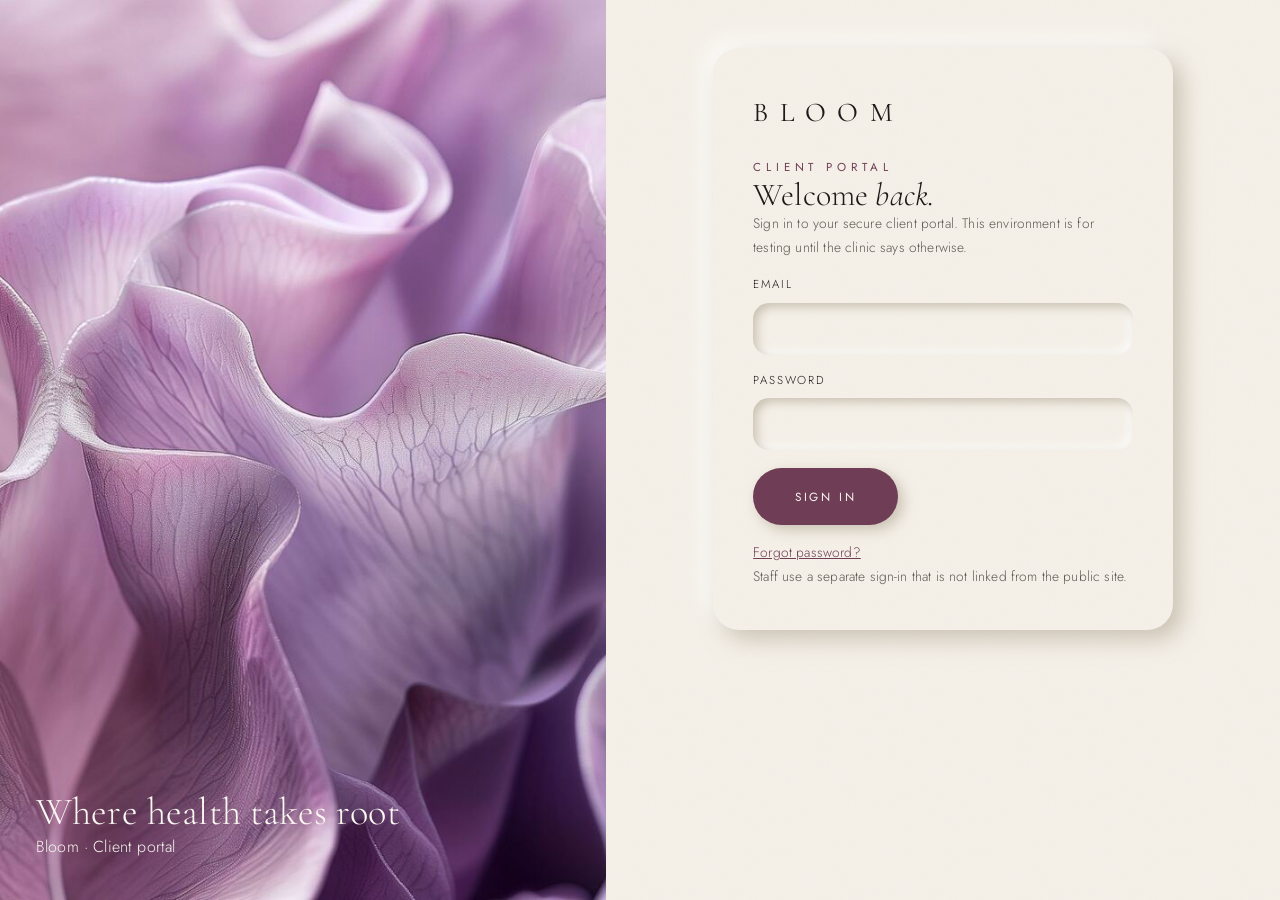
==== portal/index.html @ 15f001cd "Add Supabase-backed client and staff portals. Clinical results and treatment plans stay in Jane. The" ====
<!doctype html>
<html lang="en">
<head>
<meta charset="utf-8">
<meta name="viewport" content="width=device-width, initial-scale=1">
<meta name="color-scheme" content="light only">
<meta name="theme-color" content="#F5F0E8">
<title>Bloom — Client portal</title>
<link rel="stylesheet" href="/assets/fonts.css">
<link rel="stylesheet" href="/portal/portal.css">
</head>
<body>
<div id="app"></div>
<script src="/assets/bloom-config.js"></script>
<script src="/assets/vendor/supabase.js"></script>
<script src="/portal/app.js"></script>
</body>
</html>
---- assets/fonts.css ----
/* Self-hosted so the public site does not call Google Fonts. */
@font-face{font-family:'Jost';font-style:normal;font-weight:300;font-display:swap;src:url('fonts/jost-latin-300-normal.woff2') format('woff2');}
@font-face{font-family:'Jost';font-style:normal;font-weight:400;font-display:swap;src:url('fonts/jost-latin-400-normal.woff2') format('woff2');}
@font-face{font-family:'Jost';font-style:normal;font-weight:500;font-display:swap;src:url('fonts/jost-latin-500-normal.woff2') format('woff2');}
@font-face{font-family:'Cormorant Garamond';font-style:normal;font-weight:300;font-display:swap;src:url('fonts/cormorant-garamond-latin-300-normal.woff2') format('woff2');}
@font-face{font-family:'Cormorant Garamond';font-style:normal;font-weight:400;font-display:swap;src:url('fonts/cormorant-garamond-latin-400-normal.woff2') format('woff2');}
@font-face{font-family:'Cormorant Garamond';font-style:normal;font-weight:500;font-display:swap;src:url('fonts/cormorant-garamond-latin-500-normal.woff2') format('woff2');}
@font-face{font-family:'Cormorant Garamond';font-style:normal;font-weight:600;font-display:swap;src:url('fonts/cormorant-garamond-latin-600-normal.woff2') format('woff2');}
@font-face{font-family:'Cormorant Garamond';font-style:italic;font-weight:300;font-display:swap;src:url('fonts/cormorant-garamond-latin-300-italic.woff2') format('woff2');}
@font-face{font-family:'Cormorant Garamond';font-style:italic;font-weight:400;font-display:swap;src:url('fonts/cormorant-garamond-latin-400-italic.woff2') format('woff2');}
---- portal/portal.css ----
:root{
  --bone:#F5F0E8; --bone-deep:#ECE4D6; --bone-light:#FBF8F2; --ink:#1D1A18;
  --burgundy:#6F3E56; --lilac:#CBB9D5; --emerald:#234539; --yellow:#F3E7BE; --gold:#D8C49A;
  --muted:#5f5953; --line:rgba(111,62,86,0.14);
  --serif:'Cormorant Garamond', serif; --sans:'Jost', sans-serif;
  --shadow-light:rgba(255,255,255,0.85); --shadow-dark:rgba(170,158,138,0.55);
  --petals:url("[data-uri]");
  color-scheme:light only;
}
*{margin:0;padding:0;box-sizing:border-box}
html{scroll-behavior:smooth}
body{background:var(--bone);color:var(--ink);font-family:var(--sans);font-weight:300;line-height:1.7;letter-spacing:0.01em;-webkit-font-smoothing:antialiased;overflow-x:hidden}
body::before{content:"";position:fixed;inset:0;pointer-events:none;z-index:9999;opacity:0.035;mix-blend-mode:multiply;
  background-image:url("data:image/svg+xml,%3Csvg xmlns='http://www.w3.org/2000/svg' width='200' height='200'%3E%3Cfilter id='n'%3E%3CfeTurbulence type='fractalNoise' baseFrequency='0.85' numOctaves='3' stitchTiles='stitch'/%3E%3C/filter%3E%3Crect width='100%25' height='100%25' filter='url(%23n)'/%3E%3C/svg%3E")}
h1,h2,h3,h4{font-family:var(--serif);font-weight:300;line-height:1.08}
a{color:var(--burgundy)}
.wrap{max-width:1180px;margin:0 auto;padding:0 48px}

/* type helpers */
.eyebrow{font-weight:400;font-size:0.72rem;letter-spacing:0.42em;text-transform:uppercase;color:var(--burgundy)}
.num{font-family:var(--serif);font-style:italic;font-size:1.2rem;color:#9a7f43;display:block;margin-bottom:10px}
.sub{font-size:0.72rem;letter-spacing:0.2em;text-transform:uppercase;color:var(--burgundy)}
.lede{color:#4a4540;font-size:1.08rem;max-width:520px;margin-top:20px}
.small{font-size:0.86rem;color:var(--muted)}
.divider-band{height:1px;background:linear-gradient(90deg,transparent,var(--gold),transparent);max-width:1180px;margin:0 auto}

/* surfaces */
.neo{background:var(--bone);border-radius:26px;box-shadow:9px 9px 22px var(--shadow-dark),-9px -9px 22px var(--shadow-light)}
.pressed{background:var(--bone);border-radius:18px;box-shadow:inset 3px 3px 8px var(--shadow-dark),inset -3px -3px 8px var(--shadow-light)}
.panel{padding:38px}

/* buttons */
.cta{display:inline-flex;align-items:center;gap:12px;font-weight:400;letter-spacing:0.22em;text-transform:uppercase;font-size:0.74rem;text-decoration:none;padding:20px 42px;border-radius:40px;border:none;cursor:pointer;font-family:var(--sans);transition:all 0.5s cubic-bezier(0.22,1,0.36,1)}
.cta-solid{background:var(--burgundy);color:var(--bone-light);box-shadow:5px 5px 13px var(--shadow-dark)}
.cta-solid:hover{background:var(--emerald);color:var(--bone-light)}
.cta-ghost{background:var(--bone);color:var(--ink);box-shadow:6px 6px 16px var(--shadow-dark),-6px -6px 16px var(--shadow-light)}
.cta-ghost:hover{box-shadow:inset 4px 4px 10px var(--shadow-dark),inset -4px -4px 10px var(--shadow-light);color:var(--burgundy)}
.link{display:inline-block;padding:10px 0;font-size:0.8rem;letter-spacing:0.18em;text-transform:uppercase;font-weight:400;color:var(--burgundy);text-decoration:none;border-bottom:1px solid var(--gold)}
.link:hover{color:var(--emerald)}
.pill{display:inline-block;padding:6px 16px;border-radius:40px;font-size:0.64rem;letter-spacing:0.18em;text-transform:uppercase;font-weight:400;white-space:nowrap}
.pill-ok{background:var(--emerald);color:var(--bone-light)}
.pill-low{background:var(--lilac);color:var(--ink)}

/* header */
header{position:sticky;top:0;z-index:50;background:rgba(245,240,232,0.92);backdrop-filter:blur(10px);-webkit-backdrop-filter:blur(10px)}
.bar{display:flex;flex-wrap:wrap;align-items:center;justify-content:space-between;gap:14px 28px;padding:22px 48px;max-width:1280px;margin:0 auto}
.brand{font-family:var(--serif);font-size:1.7rem;letter-spacing:0.42em;text-indent:0.42em;font-weight:400;color:var(--ink);text-decoration:none}
nav{display:flex;flex-wrap:wrap;align-items:center;gap:6px}
nav a{font-size:0.7rem;letter-spacing:0.22em;text-transform:uppercase;font-weight:400;color:var(--ink);text-decoration:none;padding:12px 18px;border-radius:40px;transition:all 0.4s}
nav a:hover{color:var(--burgundy)}
nav a.active{color:var(--burgundy);box-shadow:inset 3px 3px 7px var(--shadow-dark),inset -3px -3px 7px var(--shadow-light)}
.me{display:grid;place-items:center;width:52px;height:52px;border-radius:50%;text-decoration:none;font-family:var(--serif);font-size:1.15rem;color:var(--burgundy);background:var(--bone);box-shadow:5px 5px 13px var(--shadow-dark),-5px -5px 13px var(--shadow-light);transition:all 0.4s}
.me:hover,.me.active{box-shadow:inset 4px 4px 9px var(--shadow-dark),inset -4px -4px 9px var(--shadow-light)}
.me:focus-visible{outline:2px solid var(--lilac);outline-offset:4px}
.avatar{width:44px;height:44px;border-radius:50%;display:grid;place-items:center;font-family:var(--serif);font-size:1.1rem;color:var(--burgundy);background:var(--bone);box-shadow:4px 4px 10px var(--shadow-dark),-4px -4px 10px var(--shadow-light)}

/* page shell */
.page{padding:72px 0 30px;animation:fade 0.9s cubic-bezier(0.22,1,0.36,1)}
@keyframes fade{from{opacity:0;transform:translateY(14px)}to{opacity:1;transform:none}}
@media (prefers-reduced-motion:reduce){.page{animation:none}}
[hidden]{display:none!important}
.page-head{display:flex;flex-wrap:wrap;align-items:flex-end;justify-content:space-between;gap:32px;margin-bottom:56px}
.page-head h1{font-size:clamp(3rem,7vw,5.2rem);letter-spacing:0.01em}
.page-head h1 em{font-style:italic;color:var(--burgundy)}
.grid{display:grid;gap:30px}
.g3{grid-template-columns:repeat(auto-fit,minmax(260px,1fr))}
.g2{grid-template-columns:repeat(auto-fit,minmax(320px,1fr))}
.split{display:grid;gap:30px;grid-template-columns:minmax(0,1.35fr) minmax(0,1fr)}
.sec{margin-top:96px}
.sec-head{display:flex;flex-wrap:wrap;align-items:baseline;justify-content:space-between;gap:12px;margin-bottom:34px}
.sec-head h2{font-size:clamp(2.2rem,4.5vw,3.2rem)}

/* dashboard hero */
.hero{display:grid;grid-template-columns:minmax(0,1.2fr) minmax(0,0.8fr);gap:56px;align-items:center;margin-bottom:72px}
.hero h1{font-size:clamp(3.2rem,7vw,5.6rem)}
.hero h1 em{font-style:italic;color:var(--burgundy)}
.frame{aspect-ratio:4/5;max-height:440px;border-radius:200px 200px 26px 26px;overflow:hidden;position:relative;background:var(--petals) center/cover no-repeat,linear-gradient(160deg,var(--lilac),var(--burgundy));box-shadow:14px 14px 40px var(--shadow-dark),-10px -10px 30px var(--shadow-light)}
.frame::after{content:"";position:absolute;inset:0;background:linear-gradient(to top,rgba(45,30,48,0.55) 0%,rgba(45,30,48,0.05) 45%,transparent 70%)}
.frame .cap{position:absolute;left:28px;right:28px;bottom:26px;z-index:2;color:var(--bone-light)}
.frame .cap .t{font-family:var(--serif);font-size:1.5rem;line-height:1.15}
.frame .cap .s{font-size:0.64rem;letter-spacing:0.22em;text-transform:uppercase;color:var(--gold);margin-top:6px}
.today{font-size:0.72rem;letter-spacing:0.32em;text-transform:uppercase;color:var(--muted);font-weight:400}
.actions{display:flex;flex-direction:column;align-items:flex-start;gap:18px;margin-top:36px}

/* status cards */
.stat{padding:34px 32px}
.stat .v{font-family:var(--serif);font-size:2.4rem;line-height:1.1;margin:14px 0 8px}
.dot{display:inline-block;width:12px;height:12px;border-radius:50%;background:var(--emerald);margin-right:12px;vertical-align:middle;box-shadow:0 0 0 5px rgba(35,69,57,0.12)}
.stat.next{background:var(--bone-deep)}

/* biomarkers */
.marker{padding:30px}
.marker .top{display:flex;justify-content:space-between;align-items:center;gap:12px}
.marker .name{font-size:0.98rem;font-weight:400}
.marker .v{font-family:var(--serif);font-size:3rem;line-height:1;margin:16px 0 22px}
.marker .v small{font-family:var(--sans);font-size:0.72rem;letter-spacing:0.1em;color:var(--emerald);margin-left:6px}
.track{position:relative;height:12px;border-radius:20px;background:var(--bone);box-shadow:inset 3px 3px 6px var(--shadow-dark),inset -3px -3px 6px var(--shadow-light)}
.track .range{position:absolute;top:3px;bottom:3px;border-radius:20px;background:rgba(203,185,213,0.7)}
.track .pin{position:absolute;top:50%;width:18px;height:18px;margin:-9px 0 0 -9px;border-radius:50%;background:var(--emerald);border:3px solid var(--bone-light);box-shadow:2px 2px 6px var(--shadow-dark)}
.track .pin.low{background:var(--burgundy)}
.marker .ref{margin-top:14px;font-size:0.78rem;color:var(--muted)}

/* results table */
.tbl-wrap{overflow-x:auto}
table{width:100%;min-width:700px;border-collapse:collapse;text-align:left}
th{font-weight:400}
thead th{font-size:0.66rem;letter-spacing:0.24em;text-transform:uppercase;color:var(--burgundy);padding:0 16px 16px 0;border-bottom:1px solid var(--gold)}
tbody th,tbody td{padding:20px 16px 20px 0;border-bottom:1px solid var(--line);vertical-align:middle}
tbody tr:last-child th,tbody tr:last-child td{border-bottom:none}
tbody th{font-size:1rem}
td .rv{font-family:var(--serif);font-size:1.9rem;line-height:1}
td .u{font-size:0.72rem;color:var(--emerald);letter-spacing:0.08em;margin-left:4px}
td.m{color:var(--muted)}
.ring{width:150px;height:150px;border-radius:50%;background:conic-gradient(var(--emerald) 0 83%,rgba(203,185,213,0.45) 83% 100%);display:grid;place-items:center;box-shadow:6px 6px 16px var(--shadow-dark),-6px -6px 16px var(--shadow-light);flex-shrink:0}
.ring .inner{width:110px;height:110px;border-radius:50%;background:var(--bone);display:grid;place-items:center;text-align:center;box-shadow:inset 4px 4px 9px var(--shadow-dark),inset -4px -4px 9px var(--shadow-light)}
.ring .inner b{font-family:var(--serif);font-size:2rem;font-weight:400;line-height:1}
.ring .inner span{font-size:0.58rem;letter-spacing:0.2em;text-transform:uppercase;color:var(--burgundy)}
.quote{background:var(--bone-deep)}
.quote p{font-family:var(--serif);font-style:italic;font-size:1.7rem;line-height:1.35;margin-top:16px}
.list{list-style:none}
.list li{padding:18px 0;border-top:1px solid var(--line);display:flex;justify-content:space-between;align-items:center;gap:16px}
.list li:last-child{border-bottom:1px solid var(--line)}

.prev-list li.prev{align-items:center}
.prev-info{display:flex;flex-direction:column;gap:8px;min-width:0}
.prev-date{font-family:var(--serif);font-size:1.45rem;line-height:1.1}
.seg{display:grid;grid-template-columns:repeat(6,1fr);gap:5px;width:180px}
.seg i{display:block;height:5px;border-radius:5px;background:rgba(111,62,86,0.13)}
.seg i.on{background:var(--emerald)}
.prev-actions{display:flex;gap:22px;align-items:center;flex-shrink:0}
.prev-actions .link{display:inline-flex;align-items:center;gap:6px}
/* notes */
.note h2{font-size:clamp(2.2rem,4vw,3rem);margin-top:10px}
.note h3{font-family:var(--sans);font-size:0.72rem;letter-spacing:0.3em;text-transform:uppercase;font-weight:400;color:var(--emerald);margin:34px 0 10px}
.plan{list-style:none;counter-reset:p}
.plan li{counter-increment:p;padding:16px 0 16px 52px;border-top:1px solid var(--line);position:relative}
.plan li:last-child{border-bottom:1px solid var(--line)}
.plan li::before{content:counter(p,lower-roman);position:absolute;left:4px;top:14px;font-family:var(--serif);font-style:italic;font-size:1.15rem;color:#9a7f43}
.visit-meta{font-size:0.64rem;letter-spacing:0.24em;text-transform:uppercase;color:var(--muted)}
.plan-focus{align-self:start;margin-top:22px;padding:32px 34px 26px;border-radius:24px;background:linear-gradient(155deg,rgba(203,185,213,0.32),rgba(243,231,190,0.30));box-shadow:inset 3px 3px 8px rgba(170,158,138,0.32),inset -3px -3px 8px rgba(255,255,255,0.75)}
.pf-eyebrow{font-size:0.64rem;letter-spacing:0.3em;text-transform:uppercase;color:var(--burgundy);font-weight:400}
.note .plan-focus h3{font-family:var(--serif);font-size:2.3rem;font-weight:300;letter-spacing:0;text-transform:none;color:var(--ink);margin:6px 0 12px}
.plan-focus .plan li{font-size:1.03rem;border-color:rgba(111,62,86,0.16)}
.plan-focus .plan li:last-child{border-bottom:none}
.cols{display:grid;gap:44px;grid-template-columns:repeat(auto-fit,minmax(300px,1fr))}
.visit{display:grid;grid-template-columns:200px minmax(0,1fr);gap:30px;padding:34px 38px;align-items:start}
.visit .d{font-family:var(--serif);font-size:2rem;line-height:1.1}

/* profile */
dl div{padding:16px 0;border-top:1px solid var(--line)}
dl div:last-child{border-bottom:1px solid var(--line)}
dt{font-size:0.66rem;letter-spacing:0.24em;text-transform:uppercase;color:var(--burgundy);font-weight:400}
dd{margin-top:4px;font-size:1.02rem;overflow-wrap:anywhere}
.big-avatar{width:120px;height:120px;font-size:2.8rem}
.res{padding:30px;display:flex;flex-direction:column;gap:12px}
.res-top{display:flex;flex-wrap:wrap;justify-content:space-between;align-items:center;gap:8px 12px}
.res-top .small{white-space:nowrap}
.res h3{font-size:1.75rem;margin-top:6px}
.res .link{align-self:flex-start;margin-top:auto}
.pill-lilac{background:var(--lilac);color:var(--ink)}
.daisy-fab{position:fixed;right:32px;bottom:32px;z-index:60;display:flex;align-items:center;gap:10px;padding:10px 28px 10px 18px;border-radius:50px;text-decoration:none;background:var(--bone);color:var(--burgundy);font-size:0.95rem;letter-spacing:0.3em;text-transform:uppercase;font-weight:300;box-shadow:7px 7px 18px var(--shadow-dark),-6px -6px 16px var(--shadow-light);transition:all 0.4s}
.daisy-fab svg{width:36px;height:36px;padding:0;border:none;background:transparent;color:var(--burgundy);flex-shrink:0}
.daisy-fab:hover,.daisy-fab.active{box-shadow:inset 4px 4px 9px var(--shadow-dark),inset -4px -4px 9px var(--shadow-light)}
.daisy-fab:focus-visible{outline:2px solid var(--lilac);outline-offset:4px}
@media (max-width:900px){.daisy-fab{right:16px;bottom:16px;padding:8px 22px 8px 14px}.daisy-fab svg{width:30px;height:30px}}
.next-appt{flex:0 1 470px;max-width:470px;padding:20px 24px;border-radius:22px;background:var(--bone);color:var(--ink);box-shadow:7px 7px 18px var(--shadow-dark),-7px -7px 18px var(--shadow-light)}
.na-label{font-size:0.62rem;letter-spacing:0.2em;text-transform:uppercase;color:var(--burgundy)}
.na-date{font-family:var(--serif);font-size:1.6rem;line-height:1.1;margin:8px 0 4px}
[data-no-next] .na-date{font-size:1.4rem;margin-bottom:0}
.na-detail{font-size:0.78rem;line-height:1.55;color:var(--muted)}
[data-has-next],[data-no-next]{display:flex;flex-wrap:wrap;align-items:center;justify-content:space-between;gap:12px 18px}
.na-change{padding:8px 16px;font-size:0.58rem;letter-spacing:0.18em;white-space:nowrap;background:var(--bone);color:var(--ink);box-shadow:3px 3px 8px var(--shadow-dark),-3px -3px 8px var(--shadow-light)}
.na-change:hover,.na-change:active,.na-change:focus-visible{background:var(--emerald);color:var(--bone-light);box-shadow:3px 3px 8px var(--shadow-dark)}
[data-has-next]{display:grid;grid-template-columns:auto minmax(0,1fr);align-items:center;gap:0 24px}
.na-side{display:flex;flex-direction:column;align-items:flex-start;gap:12px;padding-left:24px;border-left:1px solid var(--line)}
.na-side .na-policy{padding-top:0;border-top:none}
.na-side .na-change{align-self:center}
@media (max-width:560px){[data-has-next]{grid-template-columns:1fr;gap:16px}.na-side{padding-left:0;padding-top:14px;border-left:none;border-top:1px solid var(--line)}}
.na-policy{flex:1 1 100%;margin-top:0;padding-top:10px;border-top:1px solid var(--line);font-size:0.68rem;line-height:1.55;color:var(--muted)}
[data-no-next] .cta{padding:12px 24px;font-size:0.64rem}
.team{padding:24px 28px;display:flex;align-items:center;gap:22px}
.team-photo{width:84px;height:84px;border-radius:50%;flex-shrink:0;display:grid;place-items:center;background:var(--bone-deep) center/cover no-repeat;box-shadow:5px 5px 12px var(--shadow-dark),-5px -5px 12px var(--shadow-light);border:2px solid var(--bone-light)}
.team .n{font-family:var(--serif);font-size:1.7rem;margin-top:6px}

/* library */
.lib-note{margin-top:14px;max-width:520px;font-size:0.8rem;color:var(--muted)}
.lib-search{flex:0 1 380px;position:relative}
.lib-search svg{position:absolute;left:24px;top:50%;transform:translateY(-50%);color:var(--muted);pointer-events:none}
.lib-search input{width:100%;height:58px;padding:0 24px 0 56px;border:none;border-radius:40px;background:var(--bone);box-shadow:inset 4px 4px 10px var(--shadow-dark),inset -4px -4px 10px var(--shadow-light);font-family:var(--sans);font-weight:300;font-size:0.95rem;color:var(--ink)}
.lib-search input::placeholder{color:#8a8178;letter-spacing:0.06em}
.lib-search input:focus{outline:2px solid var(--lilac);outline-offset:3px}
.lib-browse{display:grid;grid-template-columns:220px minmax(0,1fr);gap:44px;align-items:start}
.cats{position:sticky;top:124px}
.cats ul{list-style:none;margin-top:14px;display:flex;flex-direction:column;gap:6px}
.cat{width:100%;min-height:44px;display:flex;justify-content:space-between;align-items:center;gap:10px;padding:10px 18px;border:none;border-radius:40px;background:transparent;font-family:var(--sans);font-weight:300;font-size:0.88rem;color:var(--ink);text-align:left;cursor:pointer;transition:all 0.4s}
.cat:hover{color:var(--burgundy)}
.cat.on{color:var(--burgundy);box-shadow:inset 3px 3px 7px var(--shadow-dark),inset -3px -3px 7px var(--shadow-light)}
.cat .n{font-size:0.72rem;color:var(--muted)}
.cat:focus-visible{outline:2px solid var(--lilac);outline-offset:2px}
.lib-grid{display:grid;grid-template-columns:repeat(auto-fill,minmax(240px,1fr));gap:28px}
.lib-empty{padding:40px 0;color:var(--muted)}
.res{position:relative;transition:transform 0.6s cubic-bezier(0.22,1,0.36,1)}
.res:hover{transform:translateY(-6px)}
.res-photo{padding:0;overflow:hidden;gap:0}
.res-img{aspect-ratio:4/3;background:var(--bone-deep) center/cover no-repeat}
.res-img.bw,.reader-hero.bw{filter:grayscale(1) contrast(1.02)}
.res-photo .res-body{display:flex;flex-direction:column;gap:10px;flex:1;padding:22px 24px 26px}
.res-photo h3{font-size:1.5rem;margin-top:2px}
button.link{background:none;border:none;border-bottom:1px solid var(--gold);font-family:var(--sans);cursor:pointer;text-align:left}
.res-open::after{content:"";position:absolute;inset:0;border-radius:26px}
.res-open:focus-visible{outline:none}
.res:has(.res-open:focus-visible){outline:2px solid var(--lilac);outline-offset:4px}
.reader{position:fixed;inset:0;z-index:200;overflow-y:auto;background:var(--bone);animation:fade 0.6s cubic-bezier(0.22,1,0.36,1)}
.reader-bar{position:sticky;top:0;z-index:2;display:flex;justify-content:space-between;align-items:center;padding:18px 48px;background:rgba(245,240,232,0.92);backdrop-filter:blur(10px);-webkit-backdrop-filter:blur(10px)}
.reader-close{width:48px;height:48px;border:none;border-radius:50%;display:grid;place-items:center;background:var(--bone);color:var(--burgundy);cursor:pointer;box-shadow:5px 5px 13px var(--shadow-dark),-5px -5px 13px var(--shadow-light);transition:all 0.4s}
.reader-close:hover{box-shadow:inset 4px 4px 9px var(--shadow-dark),inset -4px -4px 9px var(--shadow-light)}
.reader-close:focus-visible{outline:2px solid var(--lilac);outline-offset:3px}
.reader-body{max-width:760px;margin:0 auto;padding:16px 24px 110px}
.reader-hero{aspect-ratio:16/9;border-radius:26px;background:var(--bone-deep) center/cover no-repeat;box-shadow:12px 12px 30px var(--shadow-dark),-8px -8px 24px var(--shadow-light)}
.reader-meta{display:flex;gap:16px;align-items:center;margin-top:40px}
.reader-body h1{font-size:clamp(2.4rem,5vw,3.8rem);margin-top:18px}
.reader-text{margin-top:30px;font-size:1.05rem;color:#3f3a35}
.reader-text p{margin-top:16px}
.reader-text h2{font-size:1.9rem;margin-top:38px;color:var(--ink)}
.reader-text ul{margin-top:14px;padding-left:0;list-style:none}
.reader-text li{padding:10px 0 10px 26px;border-top:1px solid var(--line);position:relative}
.reader-text li:last-child{border-bottom:1px solid var(--line)}
.reader-text li::before{content:"";position:absolute;left:4px;top:21px;width:6px;height:6px;border-radius:50%;background:var(--gold)}
.reader-text strong{font-weight:400;color:var(--ink)}
.reader-note{margin:44px 0 30px;padding:20px 24px;border-radius:18px;font-size:0.82rem;color:var(--muted);box-shadow:inset 3px 3px 8px var(--shadow-dark),inset -3px -3px 8px var(--shadow-light)}
@media (max-width:900px){
  .lib-browse{grid-template-columns:1fr;gap:22px}
  .cats{position:static}
  .cats ul{flex-direction:row;flex-wrap:wrap;gap:8px}
  .cat{width:auto;border:1px solid var(--line);padding:8px 16px;font-size:0.8rem}
  .reader-bar{padding:14px 22px}
}
/* Daisy */
.daisy-head{display:flex;align-items:center;gap:18px;padding:28px 34px;border-bottom:1px solid var(--line)}
.daisy-face{width:60px;height:60px;border-radius:50%;background:var(--petals) center/cover no-repeat,var(--lilac);box-shadow:4px 4px 10px var(--shadow-dark),-4px -4px 10px var(--shadow-light);flex-shrink:0}
.daisy-head .t{font-family:var(--serif);font-size:2rem;line-height:1}
.msgs{padding:34px;display:flex;flex-direction:column;gap:16px}
.msg{max-width:600px;padding:18px 24px;font-size:0.98rem;line-height:1.65}
.msg.her{align-self:flex-start;border-radius:6px 22px 22px 22px;background:var(--bone);box-shadow:inset 3px 3px 8px var(--shadow-dark),inset -3px -3px 8px var(--shadow-light)}
.msg.her b{display:block;font-weight:400;font-size:0.62rem;letter-spacing:0.24em;text-transform:uppercase;color:var(--burgundy);margin-bottom:4px}
.msg.you{align-self:flex-end;border-radius:22px 6px 22px 22px;background:var(--burgundy);color:var(--bone-light);box-shadow:5px 5px 13px var(--shadow-dark)}
.day{align-self:center;font-size:0.64rem;letter-spacing:0.3em;text-transform:uppercase;color:var(--muted)}
.chips{display:flex;flex-wrap:wrap;gap:12px;padding:0 34px 22px}
.chip{min-height:44px;padding:0 22px;border-radius:40px;border:1px solid var(--burgundy);background:transparent;color:var(--burgundy);font-family:var(--sans);font-size:0.7rem;letter-spacing:0.16em;text-transform:uppercase;cursor:pointer;transition:all 0.4s}
.chip:hover{background:var(--burgundy);color:var(--bone-light)}
.composer{display:flex;flex-wrap:wrap;gap:14px;align-items:center;padding:22px 34px 30px;border-top:1px solid var(--line)}
.composer input{flex:1 1 260px;min-width:0;height:58px;padding:0 26px;border-radius:40px;border:none;background:var(--bone);box-shadow:inset 4px 4px 10px var(--shadow-dark),inset -4px -4px 10px var(--shadow-light);font-family:var(--sans);font-weight:300;font-size:0.95rem;color:var(--ink)}
.composer input::placeholder{color:#8a8178;letter-spacing:0.06em}
.composer input:focus{outline:2px solid var(--lilac);outline-offset:3px}
.disclaimer{flex:1 1 100%;font-size:0.76rem;color:var(--muted)}
.daisy-mini{display:flex;flex-direction:column}
.daisy-mini .daisy-head{padding:24px 28px}
.daisy-mini .daisy-face{width:50px;height:50px}
.daisy-mini .msgs{padding:24px 28px;gap:12px;flex:1}
.daisy-mini .msg{font-size:0.9rem;padding:14px 18px}
.daisy-mini .composer{padding:18px 28px 24px;gap:12px}
.daisy-mini .composer input{height:50px;flex-basis:160px}
.daisy-mini .composer .cta{padding:15px 26px}
.remind li{padding:18px 0;border-top:1px solid var(--line)}
.remind li:last-child{border-bottom:1px solid var(--line)}
.remind .t{font-family:var(--serif);font-size:1.5rem;line-height:1.2}
.sr{position:absolute;width:1px;height:1px;overflow:hidden;clip-path:inset(50%)}

footer{padding:80px 0 120px;text-align:center}
footer .mono{font-family:var(--serif);font-size:2.6rem;letter-spacing:0.3em;text-indent:0.3em;font-weight:300}
footer .tag{font-family:var(--serif);font-style:italic;font-size:1.3rem;color:var(--burgundy);margin-top:8px}
footer .fine{font-size:0.66rem;letter-spacing:0.3em;text-transform:uppercase;color:var(--muted);margin-top:18px}

@media (max-width:900px){
  .wrap{padding:0 22px}
  header{position:static}
  .bar{padding:16px 22px}
  .hero,.split{grid-template-columns:1fr}
  .frame{max-width:380px;max-height:none}
  .visit{grid-template-columns:1fr;gap:10px;padding:28px}
  .panel{padding:28px}
  .msgs,.chips,.composer,.daisy-head,.daisy-mini .msgs,.daisy-mini .composer,.daisy-mini .daisy-head{padding-left:22px;padding-right:22px}
}
.auth-screen{min-height:100vh;display:grid;grid-template-columns:minmax(0,.9fr) minmax(320px,1fr)}
.auth-art{min-height:100vh;background:var(--petals) center/cover no-repeat,linear-gradient(160deg,var(--lilac),var(--burgundy));position:relative}
.auth-art .cap{position:absolute;left:36px;right:36px;bottom:40px;color:#FBF8F2}
.auth-art .cap .t{font-family:var(--serif);font-size:2.4rem;line-height:1.1}
.auth-card{margin:48px auto;padding:42px 40px;max-width:460px}
.field{display:flex;flex-direction:column;gap:8px;margin-top:16px}
.field label,.lbl{font-size:.72rem;letter-spacing:.16em;text-transform:uppercase}
.input{height:52px;border:0;border-radius:16px;padding:0 18px;background:var(--bone);box-shadow:inset 4px 4px 10px var(--shadow-dark),inset -4px -4px 10px var(--shadow-light);font:inherit;color:var(--ink);width:100%}
.err{background:#f3e4e8;color:var(--burgundy);border-radius:14px;padding:12px 14px;margin-top:12px}
.banner{margin:18px auto 0;max-width:1180px;padding:0 48px}
.banner p{font-size:.82rem;letter-spacing:.04em}
.jane-card{padding:34px}
.track-grid{display:grid;gap:14px}
.track-row{display:grid;grid-template-columns:140px 1fr auto;gap:12px;align-items:center;padding:10px 0;border-bottom:1px solid var(--line)}
@media(max-width:900px){
  .auth-screen{grid-template-columns:1fr}
  .auth-art{min-height:220px}
  .banner{padding:0 22px}
  .track-row{grid-template-columns:1fr}
}
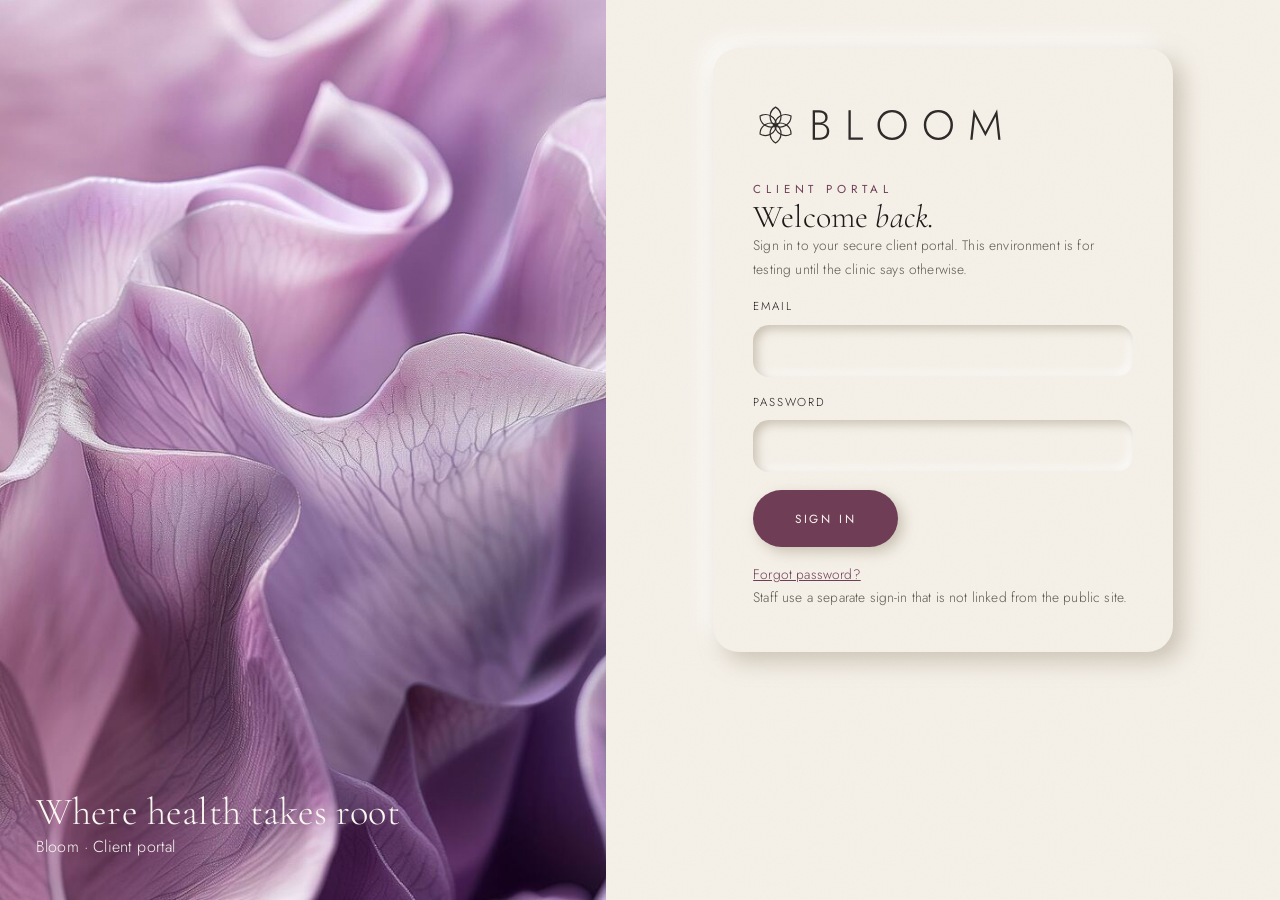
==== commit fcfd9776: "Add the animated Bloom logo to the client portal sign-in. The mark links home in the same tab and us" ====
--- a/portal/index.html
+++ b/portal/index.html
@@ -2,6 +2,8 @@
 <html lang="en">
 <head>
 <meta charset="utf-8">
+<meta name="robots" content="noindex, nofollow">
+<meta http-equiv="Content-Security-Policy" content="default-src 'self'; script-src 'self'; style-src 'self' 'unsafe-inline'; img-src 'self' data: blob:; font-src 'self'; connect-src 'self' https://yaehgbbuyzfpkjpdqlzs.supabase.co wss://yaehgbbuyzfpkjpdqlzs.supabase.co; worker-src 'self' blob:; object-src 'none'; base-uri 'self'; form-action 'self'; frame-ancestors 'none'">
 <meta name="viewport" content="width=device-width, initial-scale=1">
 <meta name="color-scheme" content="light only">
 <meta name="theme-color" content="#F5F0E8">
@@ -11,6 +13,70 @@
 </head>
 <body>
 <div id="app"></div>
+
+<template id="bloom-home-logo">
+<svg class="bloom-logo bl-bn" xmlns="http://www.w3.org/2000/svg" viewBox="-98.69 -154.12 872.17 213.41" aria-hidden="true" focusable="false">
+<style>
+.bloom-logo{--bloom-ink:#2E2B29;display:block;overflow:visible}
+.bloom-logo .hit{fill:transparent;pointer-events:all}
+.bloom-logo .ink{fill:var(--bloom-ink)}
+.bloom-logo .petal{fill:none;stroke:var(--bloom-ink);stroke-linejoin:miter;stroke-miterlimit:10}
+.bloom-logo .seed{fill:var(--bloom-ink);opacity:0;transform-origin:0 0}
+.bloom-logo .pw,.bloom-logo .mc{transform-origin:0 0}
+@keyframes bloom-seed{0%{transform:scale(0);opacity:0}12%{transform:scale(1.25);opacity:1}22%{transform:scale(1);opacity:1}58%{transform:scale(1);opacity:1}100%{transform:scale(.25);opacity:0}}
+@keyframes bloom-grow-0{0%{transform:scale(0.55,0.1) rotate(4.5deg);opacity:0;animation-timing-function:cubic-bezier(.16,.8,.24,1)}14%{opacity:1}72%{transform:scale(1.03) rotate(-0.90deg);animation-timing-function:cubic-bezier(.4,0,.3,1)}100%{transform:scale(1) rotate(0deg);opacity:1}}
+@keyframes bloom-draw-0{0%{stroke-dasharray:0 1;animation-timing-function:cubic-bezier(.16,.8,.24,1)}80%{stroke-dasharray:.5 0}99.9%{stroke-dasharray:.5 0}100%{stroke-dasharray:none}}
+@keyframes bloom-mask-0{0%{transform:scale(1.16)}4%{transform:scale(4.90)}8%{transform:scale(14.14)}12%{transform:scale(23.87)}16%{transform:scale(32.20)}20%{transform:scale(38.83)}24%{transform:scale(44.02)}28%{transform:scale(48.06)}32%{transform:scale(51.23)}36%{transform:scale(53.71)}40%{transform:scale(55.67)}44%{transform:scale(57.20)}48%{transform:scale(58.39)}52%{transform:scale(59.31)}56%{transform:scale(60.01)}60%{transform:scale(60.53)}64%{transform:scale(60.89)}68%{transform:scale(61.13)}72%{transform:scale(61.26)}76%{transform:scale(61.22)}80%{transform:scale(60.86)}84%{transform:scale(62.36)}88%{transform:scale(66.91)}92%{transform:scale(72.59)}96%{transform:scale(77.43)}100%{transform:scale(79.47)}}
+@keyframes bloom-grow-1{0%{transform:scale(0.42,0.08) rotate(-3.5deg);opacity:0;animation-timing-function:cubic-bezier(.22,.7,.2,1)}14%{opacity:1}76%{transform:scale(1.02) rotate(0.70deg);animation-timing-function:cubic-bezier(.4,0,.3,1)}100%{transform:scale(1) rotate(0deg);opacity:1}}
+@keyframes bloom-draw-1{0%{stroke-dasharray:0 1;animation-timing-function:cubic-bezier(.22,.7,.2,1)}84%{stroke-dasharray:.5 0}99.9%{stroke-dasharray:.5 0}100%{stroke-dasharray:none}}
+@keyframes bloom-mask-1{0%{transform:scale(1.16)}4%{transform:scale(2.27)}8%{transform:scale(7.78)}12%{transform:scale(15.78)}16%{transform:scale(24.32)}20%{transform:scale(31.90)}24%{transform:scale(38.09)}28%{transform:scale(43.03)}32%{transform:scale(46.96)}36%{transform:scale(50.09)}40%{transform:scale(52.59)}44%{transform:scale(54.59)}48%{transform:scale(56.19)}52%{transform:scale(57.46)}56%{transform:scale(58.46)}60%{transform:scale(59.23)}64%{transform:scale(59.80)}68%{transform:scale(60.22)}72%{transform:scale(60.49)}76%{transform:scale(60.65)}80%{transform:scale(60.63)}84%{transform:scale(60.29)}88%{transform:scale(63.01)}92%{transform:scale(69.64)}96%{transform:scale(76.39)}100%{transform:scale(79.47)}}
+@keyframes bloom-grow-2{0%{transform:scale(0.6,0.12) rotate(-5.5deg);opacity:0;animation-timing-function:cubic-bezier(.12,.85,.3,1)}14%{opacity:1}70%{transform:scale(1.045) rotate(1.10deg);animation-timing-function:cubic-bezier(.4,0,.3,1)}100%{transform:scale(1) rotate(0deg);opacity:1}}
+@keyframes bloom-draw-2{0%{stroke-dasharray:0 1;animation-timing-function:cubic-bezier(.12,.85,.3,1)}78%{stroke-dasharray:.5 0}99.9%{stroke-dasharray:.5 0}100%{stroke-dasharray:none}}
+@keyframes bloom-mask-2{0%{transform:scale(1.16)}4%{transform:scale(7.52)}8%{transform:scale(18.11)}12%{transform:scale(27.62)}16%{transform:scale(35.36)}20%{transform:scale(41.48)}24%{transform:scale(46.30)}28%{transform:scale(50.09)}32%{transform:scale(53.06)}36%{transform:scale(55.40)}40%{transform:scale(57.23)}44%{transform:scale(58.65)}48%{transform:scale(59.75)}52%{transform:scale(60.58)}56%{transform:scale(61.19)}60%{transform:scale(61.63)}64%{transform:scale(61.92)}68%{transform:scale(62.10)}70%{transform:scale(62.15)}72%{transform:scale(62.16)}76%{transform:scale(61.91)}78%{transform:scale(61.62)}80%{transform:scale(61.69)}84%{transform:scale(64.10)}88%{transform:scale(68.59)}92%{transform:scale(73.65)}96%{transform:scale(77.77)}100%{transform:scale(79.47)}}
+@keyframes bloom-grow-3{0%{transform:scale(0.5,0.09) rotate(3.0deg);opacity:0;animation-timing-function:cubic-bezier(.3,.6,.25,1)}14%{opacity:1}74%{transform:scale(1.025) rotate(-0.60deg);animation-timing-function:cubic-bezier(.4,0,.3,1)}100%{transform:scale(1) rotate(0deg);opacity:1}}
+@keyframes bloom-draw-3{0%{stroke-dasharray:0 1;animation-timing-function:cubic-bezier(.3,.6,.25,1)}82%{stroke-dasharray:.5 0}99.9%{stroke-dasharray:.5 0}100%{stroke-dasharray:none}}
+@keyframes bloom-mask-3{0%{transform:scale(1.16)}4%{transform:scale(1.19)}8%{transform:scale(3.98)}12%{transform:scale(8.66)}16%{transform:scale(15.13)}20%{transform:scale(22.59)}24%{transform:scale(29.91)}28%{transform:scale(36.36)}32%{transform:scale(41.76)}36%{transform:scale(46.16)}40%{transform:scale(49.71)}44%{transform:scale(52.56)}48%{transform:scale(54.84)}52%{transform:scale(56.64)}56%{transform:scale(58.05)}60%{transform:scale(59.12)}64%{transform:scale(59.90)}68%{transform:scale(60.45)}72%{transform:scale(60.79)}74%{transform:scale(60.89)}76%{transform:scale(60.94)}80%{transform:scale(60.79)}82%{transform:scale(60.57)}84%{transform:scale(60.99)}88%{transform:scale(65.06)}92%{transform:scale(71.29)}96%{transform:scale(76.99)}100%{transform:scale(79.47)}}
+@keyframes bloom-grow-4{0%{transform:scale(0.38,0.11) rotate(5.0deg);opacity:0;animation-timing-function:cubic-bezier(.18,.75,.22,1)}14%{opacity:1}68%{transform:scale(1.035) rotate(-1.00deg);animation-timing-function:cubic-bezier(.4,0,.3,1)}100%{transform:scale(1) rotate(0deg);opacity:1}}
+@keyframes bloom-draw-4{0%{stroke-dasharray:0 1;animation-timing-function:cubic-bezier(.18,.75,.22,1)}76%{stroke-dasharray:.5 0}99.9%{stroke-dasharray:.5 0}100%{stroke-dasharray:none}}
+@keyframes bloom-mask-4{0%{transform:scale(1.16)}4%{transform:scale(4.35)}8%{transform:scale(13.21)}12%{transform:scale(23.22)}16%{transform:scale(31.97)}20%{transform:scale(38.92)}24%{transform:scale(44.32)}28%{transform:scale(48.50)}32%{transform:scale(51.75)}36%{transform:scale(54.29)}40%{transform:scale(56.28)}44%{transform:scale(57.82)}48%{transform:scale(59.01)}52%{transform:scale(59.91)}56%{transform:scale(60.58)}60%{transform:scale(61.05)}64%{transform:scale(61.36)}68%{transform:scale(61.53)}72%{transform:scale(61.53)}76%{transform:scale(61.22)}80%{transform:scale(62.13)}84%{transform:scale(65.31)}88%{transform:scale(69.80)}92%{transform:scale(74.42)}96%{transform:scale(78.02)}100%{transform:scale(79.47)}}
+@keyframes bloom-grow-5{0%{transform:scale(0.58,0.07) rotate(-4.0deg);opacity:0;animation-timing-function:cubic-bezier(.25,.9,.35,1)}14%{opacity:1}78%{transform:scale(1.015) rotate(0.80deg);animation-timing-function:cubic-bezier(.4,0,.3,1)}100%{transform:scale(1) rotate(0deg);opacity:1}}
+@keyframes bloom-draw-5{0%{stroke-dasharray:0 1;animation-timing-function:cubic-bezier(.25,.9,.35,1)}84%{stroke-dasharray:.5 0}99.9%{stroke-dasharray:.5 0}100%{stroke-dasharray:none}}
+@keyframes bloom-mask-5{0%{transform:scale(1.16)}4%{transform:scale(2.40)}8%{transform:scale(7.67)}12%{transform:scale(14.83)}16%{transform:scale(22.70)}20%{transform:scale(30.28)}24%{transform:scale(36.94)}28%{transform:scale(42.47)}32%{transform:scale(46.90)}36%{transform:scale(50.37)}40%{transform:scale(53.05)}44%{transform:scale(55.11)}48%{transform:scale(56.67)}52%{transform:scale(57.84)}56%{transform:scale(58.71)}60%{transform:scale(59.34)}64%{transform:scale(59.79)}68%{transform:scale(60.09)}72%{transform:scale(60.28)}76%{transform:scale(60.39)}78%{transform:scale(60.42)}80%{transform:scale(60.41)}84%{transform:scale(60.23)}88%{transform:scale(62.99)}92%{transform:scale(69.63)}96%{transform:scale(76.38)}100%{transform:scale(79.47)}}
+@media (prefers-reduced-motion:no-preference){
+/* grows on hover / keyboard-focus of the link around it / .is-growing (JS replay) */
+:is(.bl-bn:hover,.bl-bn.is-growing,:is(a,button):is(:hover,:focus-visible) .bl-bn) .pw.p0{animation:bloom-grow-0 1.3s linear 0.48s both}
+:is(.bl-bn:hover,.bl-bn.is-growing,:is(a,button):is(:hover,:focus-visible) .bl-bn) .petal.p0{animation:bloom-draw-0 1.3s linear 0.48s both}
+:is(.bl-bn:hover,.bl-bn.is-growing,:is(a,button):is(:hover,:focus-visible) .bl-bn) .mc0{animation:bloom-mask-0 1.3s linear 0.48s both}
+:is(.bl-bn:hover,.bl-bn.is-growing,:is(a,button):is(:hover,:focus-visible) .bl-bn) .pr0{mask:url(#bn-m0)}
+:is(.bl-bn:hover,.bl-bn.is-growing,:is(a,button):is(:hover,:focus-visible) .bl-bn) .pw.p1{animation:bloom-grow-1 1.0s linear 0.67s both}
+:is(.bl-bn:hover,.bl-bn.is-growing,:is(a,button):is(:hover,:focus-visible) .bl-bn) .petal.p1{animation:bloom-draw-1 1.0s linear 0.67s both}
+:is(.bl-bn:hover,.bl-bn.is-growing,:is(a,button):is(:hover,:focus-visible) .bl-bn) .mc1{animation:bloom-mask-1 1.0s linear 0.67s both}
+:is(.bl-bn:hover,.bl-bn.is-growing,:is(a,button):is(:hover,:focus-visible) .bl-bn) .pr1{mask:url(#bn-m1)}
+:is(.bl-bn:hover,.bl-bn.is-growing,:is(a,button):is(:hover,:focus-visible) .bl-bn) .pw.p2{animation:bloom-grow-2 1.35s linear 0.39s both}
+:is(.bl-bn:hover,.bl-bn.is-growing,:is(a,button):is(:hover,:focus-visible) .bl-bn) .petal.p2{animation:bloom-draw-2 1.35s linear 0.39s both}
+:is(.bl-bn:hover,.bl-bn.is-growing,:is(a,button):is(:hover,:focus-visible) .bl-bn) .mc2{animation:bloom-mask-2 1.35s linear 0.39s both}
+:is(.bl-bn:hover,.bl-bn.is-growing,:is(a,button):is(:hover,:focus-visible) .bl-bn) .pr2{mask:url(#bn-m2)}
+:is(.bl-bn:hover,.bl-bn.is-growing,:is(a,button):is(:hover,:focus-visible) .bl-bn) .pw.p3{animation:bloom-grow-3 1.15s linear 0.22s both}
+:is(.bl-bn:hover,.bl-bn.is-growing,:is(a,button):is(:hover,:focus-visible) .bl-bn) .petal.p3{animation:bloom-draw-3 1.15s linear 0.22s both}
+:is(.bl-bn:hover,.bl-bn.is-growing,:is(a,button):is(:hover,:focus-visible) .bl-bn) .mc3{animation:bloom-mask-3 1.15s linear 0.22s both}
+:is(.bl-bn:hover,.bl-bn.is-growing,:is(a,button):is(:hover,:focus-visible) .bl-bn) .pr3{mask:url(#bn-m3)}
+:is(.bl-bn:hover,.bl-bn.is-growing,:is(a,button):is(:hover,:focus-visible) .bl-bn) .pw.p4{animation:bloom-grow-4 1.25s linear 0.56s both}
+:is(.bl-bn:hover,.bl-bn.is-growing,:is(a,button):is(:hover,:focus-visible) .bl-bn) .petal.p4{animation:bloom-draw-4 1.25s linear 0.56s both}
+:is(.bl-bn:hover,.bl-bn.is-growing,:is(a,button):is(:hover,:focus-visible) .bl-bn) .mc4{animation:bloom-mask-4 1.25s linear 0.56s both}
+:is(.bl-bn:hover,.bl-bn.is-growing,:is(a,button):is(:hover,:focus-visible) .bl-bn) .pr4{mask:url(#bn-m4)}
+:is(.bl-bn:hover,.bl-bn.is-growing,:is(a,button):is(:hover,:focus-visible) .bl-bn) .pw.p5{animation:bloom-grow-5 0.9s linear 0.31s both}
+:is(.bl-bn:hover,.bl-bn.is-growing,:is(a,button):is(:hover,:focus-visible) .bl-bn) .petal.p5{animation:bloom-draw-5 0.9s linear 0.31s both}
+:is(.bl-bn:hover,.bl-bn.is-growing,:is(a,button):is(:hover,:focus-visible) .bl-bn) .mc5{animation:bloom-mask-5 0.9s linear 0.31s both}
+:is(.bl-bn:hover,.bl-bn.is-growing,:is(a,button):is(:hover,:focus-visible) .bl-bn) .pr5{mask:url(#bn-m5)}
+:is(.bl-bn:hover,.bl-bn.is-growing,:is(a,button):is(:hover,:focus-visible) .bl-bn) .seed{animation:bloom-seed 1.25s ease-out 0s both}
+}
+</style>
+<defs><radialGradient id="bn-g"><stop offset="0" stop-color="#fff"/><stop offset=".8" stop-color="#fff"/><stop offset="1" stop-color="#fff" stop-opacity="0"/></radialGradient><mask id="bn-m0" maskUnits="userSpaceOnUse" x="-83.45" y="-83.45" width="166.9" height="166.9"><circle class="mc mc0" r="1" fill="url(#bn-g)" transform="scale(79.47)"/></mask><mask id="bn-m1" maskUnits="userSpaceOnUse" x="-83.45" y="-83.45" width="166.9" height="166.9"><circle class="mc mc1" r="1" fill="url(#bn-g)" transform="scale(79.47)"/></mask><mask id="bn-m2" maskUnits="userSpaceOnUse" x="-83.45" y="-83.45" width="166.9" height="166.9"><circle class="mc mc2" r="1" fill="url(#bn-g)" transform="scale(79.47)"/></mask><mask id="bn-m3" maskUnits="userSpaceOnUse" x="-83.45" y="-83.45" width="166.9" height="166.9"><circle class="mc mc3" r="1" fill="url(#bn-g)" transform="scale(79.47)"/></mask><mask id="bn-m4" maskUnits="userSpaceOnUse" x="-83.45" y="-83.45" width="166.9" height="166.9"><circle class="mc mc4" r="1" fill="url(#bn-g)" transform="scale(79.47)"/></mask><mask id="bn-m5" maskUnits="userSpaceOnUse" x="-83.45" y="-83.45" width="166.9" height="166.9"><circle class="mc mc5" r="1" fill="url(#bn-g)" transform="scale(79.47)"/></mask></defs>
+<rect class="hit" x="-98.69" y="-154.12" width="872.17" height="213.41"/>
+<g class="flower" transform="translate(0 -47.42)"><g class="pr pr0" transform="rotate(0)"><g class="pw p0"><path class="petal p0" pathLength="1" stroke-width="3.79" d="M0 2.71A34.8 34.8 0 0 1 0 -57.82A34.8 34.8 0 0 1 0 2.71Z"/></g></g><g class="pr pr1" transform="rotate(60)"><g class="pw p1"><path class="petal p1" pathLength="1" stroke-width="3.79" d="M0 2.71A34.8 34.8 0 0 1 0 -57.82A34.8 34.8 0 0 1 0 2.71Z"/></g></g><g class="pr pr2" transform="rotate(120)"><g class="pw p2"><path class="petal p2" pathLength="1" stroke-width="3.79" d="M0 2.71A34.8 34.8 0 0 1 0 -57.82A34.8 34.8 0 0 1 0 2.71Z"/></g></g><g class="pr pr3" transform="rotate(180)"><g class="pw p3"><path class="petal p3" pathLength="1" stroke-width="3.79" d="M0 2.71A34.8 34.8 0 0 1 0 -57.82A34.8 34.8 0 0 1 0 2.71Z"/></g></g><g class="pr pr4" transform="rotate(240)"><g class="pw p4"><path class="petal p4" pathLength="1" stroke-width="3.79" d="M0 2.71A34.8 34.8 0 0 1 0 -57.82A34.8 34.8 0 0 1 0 2.71Z"/></g></g><g class="pr pr5" transform="rotate(300)"><g class="pw p5"><path class="petal p5" pathLength="1" stroke-width="3.79" d="M0 2.71A34.8 34.8 0 0 1 0 -57.82A34.8 34.8 0 0 1 0 2.71Z"/></g></g><circle class="seed" r="5.2"/></g>
+<path class="ink" d="M125.79 -50.94H141.1Q149.1 -50.94 155.19 -53.31Q161.29 -55.68 164.74 -60.35Q168.2 -65.03 168.2 -71.94Q168.2 -79.52 164.81 -84.6Q161.42 -89.68 155.26 -92.26Q149.1 -94.83 140.56 -94.83H119.97V0H141.92Q151.13 0 158.24 -2.98Q165.35 -5.96 169.42 -12.06Q173.48 -18.15 173.48 -27.5Q173.48 -34 170.84 -38.81Q168.2 -43.62 163.79 -46.74Q159.39 -49.85 153.84 -51.41Q148.28 -52.97 142.46 -52.97H125.79V-48.63H141.92Q146.79 -48.63 151.06 -47.28Q155.33 -45.93 158.71 -43.28Q162.1 -40.64 164 -36.78Q165.89 -32.92 165.89 -27.91Q165.89 -20.86 162.91 -16.19Q159.93 -11.52 154.51 -9.08Q149.1 -6.64 141.92 -6.64H127.42V-88.19H140.56Q149.77 -88.19 155.26 -83.79Q160.75 -79.39 160.75 -71.53Q160.75 -65.98 158.04 -62.39Q155.33 -58.8 150.72 -57.03Q146.11 -55.27 140.56 -55.27H125.79ZM235.53 -94.83V0H282.13V-7.04H242.98V-94.83ZM337.13 -47.42Q337.13 -59.34 342.21 -68.62Q347.29 -77.9 356.17 -83.25Q365.04 -88.6 376.42 -88.6Q387.8 -88.6 396.67 -83.25Q405.55 -77.9 410.56 -68.62Q415.57 -59.34 415.57 -47.42Q415.57 -35.63 410.56 -26.28Q405.55 -16.93 396.67 -11.58Q387.8 -6.23 376.42 -6.23Q365.04 -6.23 356.17 -11.58Q347.29 -16.93 342.21 -26.28Q337.13 -35.63 337.13 -47.42ZM329.27 -47.42Q329.27 -36.98 332.8 -28.11Q336.32 -19.24 342.69 -12.67Q349.05 -6.1 357.66 -2.44Q366.26 1.22 376.42 1.22Q386.58 1.22 395.18 -2.44Q403.78 -6.1 410.15 -12.67Q416.52 -19.24 420.04 -28.11Q423.56 -36.98 423.56 -47.42Q423.56 -57.85 420.04 -66.72Q416.52 -75.59 410.15 -82.16Q403.78 -88.73 395.18 -92.39Q386.58 -96.05 376.42 -96.05Q366.26 -96.05 357.66 -92.39Q349.05 -88.73 342.69 -82.16Q336.32 -75.59 332.8 -66.72Q329.27 -57.85 329.27 -47.42ZM486.69 -47.42Q486.69 -59.34 491.77 -68.62Q496.85 -77.9 505.73 -83.25Q514.6 -88.6 525.98 -88.6Q537.36 -88.6 546.23 -83.25Q555.11 -77.9 560.12 -68.62Q565.13 -59.34 565.13 -47.42Q565.13 -35.63 560.12 -26.28Q555.11 -16.93 546.23 -11.58Q537.36 -6.23 525.98 -6.23Q514.6 -6.23 505.73 -11.58Q496.85 -16.93 491.77 -26.28Q486.69 -35.63 486.69 -47.42ZM478.84 -47.42Q478.84 -36.98 482.36 -28.11Q485.88 -19.24 492.25 -12.67Q498.61 -6.1 507.22 -2.44Q515.82 1.22 525.98 1.22Q536.14 1.22 544.74 -2.44Q553.35 -6.1 559.71 -12.67Q566.08 -19.24 569.6 -28.11Q573.12 -36.98 573.12 -47.42Q573.12 -57.85 569.6 -66.72Q566.08 -75.59 559.71 -82.16Q553.35 -88.73 544.74 -92.39Q536.14 -96.05 525.98 -96.05Q515.82 -96.05 507.22 -92.39Q498.61 -88.73 492.25 -82.16Q485.88 -75.59 482.36 -66.72Q478.84 -57.85 478.84 -47.42ZM644.52 -75.05 677.85 -10.97 711.17 -75.05 719.3 0H726.75L715.78 -98.49L677.85 -25.6L639.91 -98.49L628.94 0H636.39Z"/>
+</svg>
+</template>
 <script src="/assets/bloom-config.js"></script>
 <script src="/assets/vendor/supabase.js"></script>
 <script src="/portal/app.js"></script>
--- a/portal/portal.css
+++ b/portal/portal.css
@@ -286,6 +286,11 @@
 .auth-art .cap{position:absolute;left:36px;right:36px;bottom:40px;color:#FBF8F2}
 .auth-art .cap .t{font-family:var(--serif);font-size:2.4rem;line-height:1.1}
 .auth-card{margin:48px auto;padding:42px 40px;max-width:460px}
+.portal-home-logo{display:block;width:min(100%,270px);margin:2px 0 2px -8px;line-height:0;text-decoration:none}
+.portal-home-logo svg{width:100%;height:auto;display:block;overflow:visible}
+.portal-home-logo .bloom-logo{--bloom-ink:#2E2B29}
+.portal-home-logo .bloom-logo .ink{transition:fill .5s ease}
+.portal-home-logo:focus-visible{outline:2px solid currentColor;outline-offset:6px;border-radius:4px}
 .field{display:flex;flex-direction:column;gap:8px;margin-top:16px}
 .field label,.lbl{font-size:.72rem;letter-spacing:.16em;text-transform:uppercase}
 .input{height:52px;border:0;border-radius:16px;padding:0 18px;background:var(--bone);box-shadow:inset 4px 4px 10px var(--shadow-dark),inset -4px -4px 10px var(--shadow-light);font:inherit;color:var(--ink);width:100%}
@@ -298,6 +303,8 @@
 @media(max-width:900px){
   .auth-screen{grid-template-columns:1fr}
   .auth-art{min-height:220px}
+  .auth-card{margin:28px 16px 36px;padding:32px 22px}
+  .portal-home-logo{width:min(100%,240px);margin-left:-6px}
   .banner{padding:0 22px}
   .track-row{grid-template-columns:1fr}
 }
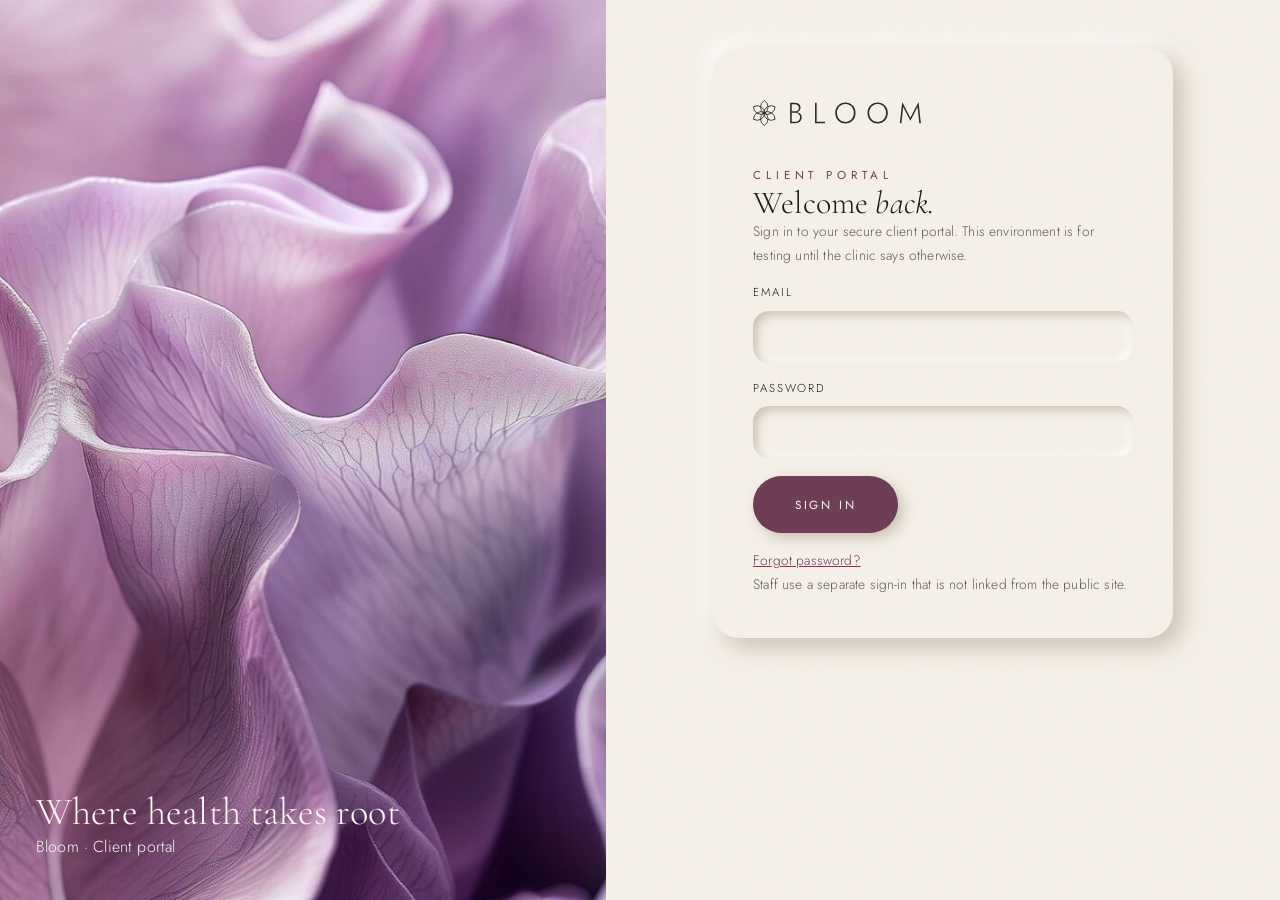
==== commit 37ce582d: "Use the Bloom wordmark outside the homepage nav. Replace the letter-spaced BLOOM text on the client " ====
--- a/portal/index.html
+++ b/portal/index.html
@@ -8,6 +8,7 @@
 <meta name="color-scheme" content="light only">
 <meta name="theme-color" content="#F5F0E8">
 <title>Bloom — Client portal</title>
+<link rel="icon" href="/assets/logo/favicon.svg" type="image/svg+xml">
 <link rel="stylesheet" href="/assets/fonts.css">
 <link rel="stylesheet" href="/portal/portal.css">
 </head>
--- a/portal/portal.css
+++ b/portal/portal.css
@@ -45,6 +45,10 @@
 header{position:sticky;top:0;z-index:50;background:rgba(245,240,232,0.92);backdrop-filter:blur(10px);-webkit-backdrop-filter:blur(10px)}
 .bar{display:flex;flex-wrap:wrap;align-items:center;justify-content:space-between;gap:14px 28px;padding:22px 48px;max-width:1280px;margin:0 auto}
 .brand{font-family:var(--serif);font-size:1.7rem;letter-spacing:0.42em;text-indent:0.42em;font-weight:400;color:var(--ink);text-decoration:none}
+.brand.logo-link{display:inline-flex;align-items:center;letter-spacing:0;text-indent:0;font-size:0;line-height:0;margin-left:-10px}
+.brand.logo-link img,.mono.logo-link img{height:46px;width:auto;display:block}
+footer .mono.logo-link{text-indent:0;letter-spacing:0;font-size:0;line-height:0;margin-left:0;display:flex;justify-content:center}
+footer .mono.logo-link img{height:42px;margin:0 auto}
 nav{display:flex;flex-wrap:wrap;align-items:center;gap:6px}
 nav a{font-size:0.7rem;letter-spacing:0.22em;text-transform:uppercase;font-weight:400;color:var(--ink);text-decoration:none;padding:12px 18px;border-radius:40px;transition:all 0.4s}
 nav a:hover{color:var(--burgundy)}
@@ -286,8 +290,8 @@
 .auth-art .cap{position:absolute;left:36px;right:36px;bottom:40px;color:#FBF8F2}
 .auth-art .cap .t{font-family:var(--serif);font-size:2.4rem;line-height:1.1}
 .auth-card{margin:48px auto;padding:42px 40px;max-width:460px}
-.portal-home-logo{display:block;width:min(100%,270px);margin:2px 0 2px -8px;line-height:0;text-decoration:none}
-.portal-home-logo svg{width:100%;height:auto;display:block;overflow:visible}
+.portal-home-logo{display:inline-flex;align-items:center;width:auto;height:46px;margin:0 0 0 -10px;line-height:0;text-decoration:none;flex:0 0 auto}
+.portal-home-logo svg{width:auto;height:46px;display:block;overflow:visible}
 .portal-home-logo .bloom-logo{--bloom-ink:#2E2B29}
 .portal-home-logo .bloom-logo .ink{transition:fill .5s ease}
 .portal-home-logo:focus-visible{outline:2px solid currentColor;outline-offset:6px;border-radius:4px}
@@ -304,7 +308,12 @@
   .auth-screen{grid-template-columns:1fr}
   .auth-art{min-height:220px}
   .auth-card{margin:28px 16px 36px;padding:32px 22px}
-  .portal-home-logo{width:min(100%,240px);margin-left:-6px}
   .banner{padding:0 22px}
   .track-row{grid-template-columns:1fr}
 }
+@media (max-width:720px){
+  .portal-home-logo,.portal-home-logo svg,.brand.logo-link img{height:30px}
+  .portal-home-logo,.brand.logo-link{margin-left:-6px}
+  footer .mono.logo-link{margin-left:0}
+  footer .mono.logo-link img{height:30px}
+}
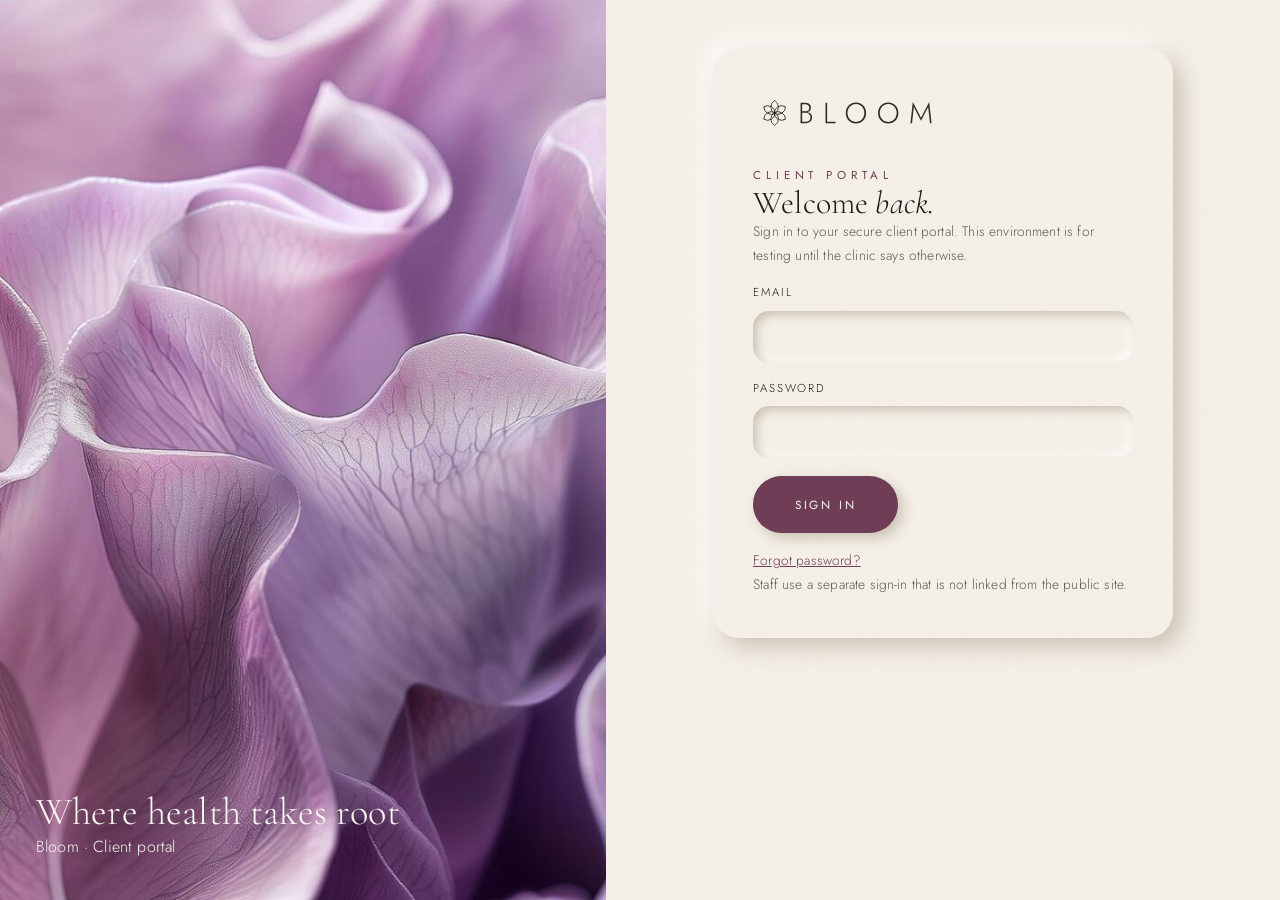
==== commit a85841d0: "Use the Bloom wordmark outside the homepage nav Put the same flower-and-wordmark logo on the client " ====
--- a/portal/index.html
+++ b/portal/index.html
@@ -14,70 +14,6 @@
 </head>
 <body>
 <div id="app"></div>
-
-<template id="bloom-home-logo">
-<svg class="bloom-logo bl-bn" xmlns="http://www.w3.org/2000/svg" viewBox="-98.69 -154.12 872.17 213.41" aria-hidden="true" focusable="false">
-<style>
-.bloom-logo{--bloom-ink:#2E2B29;display:block;overflow:visible}
-.bloom-logo .hit{fill:transparent;pointer-events:all}
-.bloom-logo .ink{fill:var(--bloom-ink)}
-.bloom-logo .petal{fill:none;stroke:var(--bloom-ink);stroke-linejoin:miter;stroke-miterlimit:10}
-.bloom-logo .seed{fill:var(--bloom-ink);opacity:0;transform-origin:0 0}
-.bloom-logo .pw,.bloom-logo .mc{transform-origin:0 0}
-@keyframes bloom-seed{0%{transform:scale(0);opacity:0}12%{transform:scale(1.25);opacity:1}22%{transform:scale(1);opacity:1}58%{transform:scale(1);opacity:1}100%{transform:scale(.25);opacity:0}}
-@keyframes bloom-grow-0{0%{transform:scale(0.55,0.1) rotate(4.5deg);opacity:0;animation-timing-function:cubic-bezier(.16,.8,.24,1)}14%{opacity:1}72%{transform:scale(1.03) rotate(-0.90deg);animation-timing-function:cubic-bezier(.4,0,.3,1)}100%{transform:scale(1) rotate(0deg);opacity:1}}
-@keyframes bloom-draw-0{0%{stroke-dasharray:0 1;animation-timing-function:cubic-bezier(.16,.8,.24,1)}80%{stroke-dasharray:.5 0}99.9%{stroke-dasharray:.5 0}100%{stroke-dasharray:none}}
-@keyframes bloom-mask-0{0%{transform:scale(1.16)}4%{transform:scale(4.90)}8%{transform:scale(14.14)}12%{transform:scale(23.87)}16%{transform:scale(32.20)}20%{transform:scale(38.83)}24%{transform:scale(44.02)}28%{transform:scale(48.06)}32%{transform:scale(51.23)}36%{transform:scale(53.71)}40%{transform:scale(55.67)}44%{transform:scale(57.20)}48%{transform:scale(58.39)}52%{transform:scale(59.31)}56%{transform:scale(60.01)}60%{transform:scale(60.53)}64%{transform:scale(60.89)}68%{transform:scale(61.13)}72%{transform:scale(61.26)}76%{transform:scale(61.22)}80%{transform:scale(60.86)}84%{transform:scale(62.36)}88%{transform:scale(66.91)}92%{transform:scale(72.59)}96%{transform:scale(77.43)}100%{transform:scale(79.47)}}
-@keyframes bloom-grow-1{0%{transform:scale(0.42,0.08) rotate(-3.5deg);opacity:0;animation-timing-function:cubic-bezier(.22,.7,.2,1)}14%{opacity:1}76%{transform:scale(1.02) rotate(0.70deg);animation-timing-function:cubic-bezier(.4,0,.3,1)}100%{transform:scale(1) rotate(0deg);opacity:1}}
-@keyframes bloom-draw-1{0%{stroke-dasharray:0 1;animation-timing-function:cubic-bezier(.22,.7,.2,1)}84%{stroke-dasharray:.5 0}99.9%{stroke-dasharray:.5 0}100%{stroke-dasharray:none}}
-@keyframes bloom-mask-1{0%{transform:scale(1.16)}4%{transform:scale(2.27)}8%{transform:scale(7.78)}12%{transform:scale(15.78)}16%{transform:scale(24.32)}20%{transform:scale(31.90)}24%{transform:scale(38.09)}28%{transform:scale(43.03)}32%{transform:scale(46.96)}36%{transform:scale(50.09)}40%{transform:scale(52.59)}44%{transform:scale(54.59)}48%{transform:scale(56.19)}52%{transform:scale(57.46)}56%{transform:scale(58.46)}60%{transform:scale(59.23)}64%{transform:scale(59.80)}68%{transform:scale(60.22)}72%{transform:scale(60.49)}76%{transform:scale(60.65)}80%{transform:scale(60.63)}84%{transform:scale(60.29)}88%{transform:scale(63.01)}92%{transform:scale(69.64)}96%{transform:scale(76.39)}100%{transform:scale(79.47)}}
-@keyframes bloom-grow-2{0%{transform:scale(0.6,0.12) rotate(-5.5deg);opacity:0;animation-timing-function:cubic-bezier(.12,.85,.3,1)}14%{opacity:1}70%{transform:scale(1.045) rotate(1.10deg);animation-timing-function:cubic-bezier(.4,0,.3,1)}100%{transform:scale(1) rotate(0deg);opacity:1}}
-@keyframes bloom-draw-2{0%{stroke-dasharray:0 1;animation-timing-function:cubic-bezier(.12,.85,.3,1)}78%{stroke-dasharray:.5 0}99.9%{stroke-dasharray:.5 0}100%{stroke-dasharray:none}}
-@keyframes bloom-mask-2{0%{transform:scale(1.16)}4%{transform:scale(7.52)}8%{transform:scale(18.11)}12%{transform:scale(27.62)}16%{transform:scale(35.36)}20%{transform:scale(41.48)}24%{transform:scale(46.30)}28%{transform:scale(50.09)}32%{transform:scale(53.06)}36%{transform:scale(55.40)}40%{transform:scale(57.23)}44%{transform:scale(58.65)}48%{transform:scale(59.75)}52%{transform:scale(60.58)}56%{transform:scale(61.19)}60%{transform:scale(61.63)}64%{transform:scale(61.92)}68%{transform:scale(62.10)}70%{transform:scale(62.15)}72%{transform:scale(62.16)}76%{transform:scale(61.91)}78%{transform:scale(61.62)}80%{transform:scale(61.69)}84%{transform:scale(64.10)}88%{transform:scale(68.59)}92%{transform:scale(73.65)}96%{transform:scale(77.77)}100%{transform:scale(79.47)}}
-@keyframes bloom-grow-3{0%{transform:scale(0.5,0.09) rotate(3.0deg);opacity:0;animation-timing-function:cubic-bezier(.3,.6,.25,1)}14%{opacity:1}74%{transform:scale(1.025) rotate(-0.60deg);animation-timing-function:cubic-bezier(.4,0,.3,1)}100%{transform:scale(1) rotate(0deg);opacity:1}}
-@keyframes bloom-draw-3{0%{stroke-dasharray:0 1;animation-timing-function:cubic-bezier(.3,.6,.25,1)}82%{stroke-dasharray:.5 0}99.9%{stroke-dasharray:.5 0}100%{stroke-dasharray:none}}
-@keyframes bloom-mask-3{0%{transform:scale(1.16)}4%{transform:scale(1.19)}8%{transform:scale(3.98)}12%{transform:scale(8.66)}16%{transform:scale(15.13)}20%{transform:scale(22.59)}24%{transform:scale(29.91)}28%{transform:scale(36.36)}32%{transform:scale(41.76)}36%{transform:scale(46.16)}40%{transform:scale(49.71)}44%{transform:scale(52.56)}48%{transform:scale(54.84)}52%{transform:scale(56.64)}56%{transform:scale(58.05)}60%{transform:scale(59.12)}64%{transform:scale(59.90)}68%{transform:scale(60.45)}72%{transform:scale(60.79)}74%{transform:scale(60.89)}76%{transform:scale(60.94)}80%{transform:scale(60.79)}82%{transform:scale(60.57)}84%{transform:scale(60.99)}88%{transform:scale(65.06)}92%{transform:scale(71.29)}96%{transform:scale(76.99)}100%{transform:scale(79.47)}}
-@keyframes bloom-grow-4{0%{transform:scale(0.38,0.11) rotate(5.0deg);opacity:0;animation-timing-function:cubic-bezier(.18,.75,.22,1)}14%{opacity:1}68%{transform:scale(1.035) rotate(-1.00deg);animation-timing-function:cubic-bezier(.4,0,.3,1)}100%{transform:scale(1) rotate(0deg);opacity:1}}
-@keyframes bloom-draw-4{0%{stroke-dasharray:0 1;animation-timing-function:cubic-bezier(.18,.75,.22,1)}76%{stroke-dasharray:.5 0}99.9%{stroke-dasharray:.5 0}100%{stroke-dasharray:none}}
-@keyframes bloom-mask-4{0%{transform:scale(1.16)}4%{transform:scale(4.35)}8%{transform:scale(13.21)}12%{transform:scale(23.22)}16%{transform:scale(31.97)}20%{transform:scale(38.92)}24%{transform:scale(44.32)}28%{transform:scale(48.50)}32%{transform:scale(51.75)}36%{transform:scale(54.29)}40%{transform:scale(56.28)}44%{transform:scale(57.82)}48%{transform:scale(59.01)}52%{transform:scale(59.91)}56%{transform:scale(60.58)}60%{transform:scale(61.05)}64%{transform:scale(61.36)}68%{transform:scale(61.53)}72%{transform:scale(61.53)}76%{transform:scale(61.22)}80%{transform:scale(62.13)}84%{transform:scale(65.31)}88%{transform:scale(69.80)}92%{transform:scale(74.42)}96%{transform:scale(78.02)}100%{transform:scale(79.47)}}
-@keyframes bloom-grow-5{0%{transform:scale(0.58,0.07) rotate(-4.0deg);opacity:0;animation-timing-function:cubic-bezier(.25,.9,.35,1)}14%{opacity:1}78%{transform:scale(1.015) rotate(0.80deg);animation-timing-function:cubic-bezier(.4,0,.3,1)}100%{transform:scale(1) rotate(0deg);opacity:1}}
-@keyframes bloom-draw-5{0%{stroke-dasharray:0 1;animation-timing-function:cubic-bezier(.25,.9,.35,1)}84%{stroke-dasharray:.5 0}99.9%{stroke-dasharray:.5 0}100%{stroke-dasharray:none}}
-@keyframes bloom-mask-5{0%{transform:scale(1.16)}4%{transform:scale(2.40)}8%{transform:scale(7.67)}12%{transform:scale(14.83)}16%{transform:scale(22.70)}20%{transform:scale(30.28)}24%{transform:scale(36.94)}28%{transform:scale(42.47)}32%{transform:scale(46.90)}36%{transform:scale(50.37)}40%{transform:scale(53.05)}44%{transform:scale(55.11)}48%{transform:scale(56.67)}52%{transform:scale(57.84)}56%{transform:scale(58.71)}60%{transform:scale(59.34)}64%{transform:scale(59.79)}68%{transform:scale(60.09)}72%{transform:scale(60.28)}76%{transform:scale(60.39)}78%{transform:scale(60.42)}80%{transform:scale(60.41)}84%{transform:scale(60.23)}88%{transform:scale(62.99)}92%{transform:scale(69.63)}96%{transform:scale(76.38)}100%{transform:scale(79.47)}}
-@media (prefers-reduced-motion:no-preference){
-/* grows on hover / keyboard-focus of the link around it / .is-growing (JS replay) */
-:is(.bl-bn:hover,.bl-bn.is-growing,:is(a,button):is(:hover,:focus-visible) .bl-bn) .pw.p0{animation:bloom-grow-0 1.3s linear 0.48s both}
-:is(.bl-bn:hover,.bl-bn.is-growing,:is(a,button):is(:hover,:focus-visible) .bl-bn) .petal.p0{animation:bloom-draw-0 1.3s linear 0.48s both}
-:is(.bl-bn:hover,.bl-bn.is-growing,:is(a,button):is(:hover,:focus-visible) .bl-bn) .mc0{animation:bloom-mask-0 1.3s linear 0.48s both}
-:is(.bl-bn:hover,.bl-bn.is-growing,:is(a,button):is(:hover,:focus-visible) .bl-bn) .pr0{mask:url(#bn-m0)}
-:is(.bl-bn:hover,.bl-bn.is-growing,:is(a,button):is(:hover,:focus-visible) .bl-bn) .pw.p1{animation:bloom-grow-1 1.0s linear 0.67s both}
-:is(.bl-bn:hover,.bl-bn.is-growing,:is(a,button):is(:hover,:focus-visible) .bl-bn) .petal.p1{animation:bloom-draw-1 1.0s linear 0.67s both}
-:is(.bl-bn:hover,.bl-bn.is-growing,:is(a,button):is(:hover,:focus-visible) .bl-bn) .mc1{animation:bloom-mask-1 1.0s linear 0.67s both}
-:is(.bl-bn:hover,.bl-bn.is-growing,:is(a,button):is(:hover,:focus-visible) .bl-bn) .pr1{mask:url(#bn-m1)}
-:is(.bl-bn:hover,.bl-bn.is-growing,:is(a,button):is(:hover,:focus-visible) .bl-bn) .pw.p2{animation:bloom-grow-2 1.35s linear 0.39s both}
-:is(.bl-bn:hover,.bl-bn.is-growing,:is(a,button):is(:hover,:focus-visible) .bl-bn) .petal.p2{animation:bloom-draw-2 1.35s linear 0.39s both}
-:is(.bl-bn:hover,.bl-bn.is-growing,:is(a,button):is(:hover,:focus-visible) .bl-bn) .mc2{animation:bloom-mask-2 1.35s linear 0.39s both}
-:is(.bl-bn:hover,.bl-bn.is-growing,:is(a,button):is(:hover,:focus-visible) .bl-bn) .pr2{mask:url(#bn-m2)}
-:is(.bl-bn:hover,.bl-bn.is-growing,:is(a,button):is(:hover,:focus-visible) .bl-bn) .pw.p3{animation:bloom-grow-3 1.15s linear 0.22s both}
-:is(.bl-bn:hover,.bl-bn.is-growing,:is(a,button):is(:hover,:focus-visible) .bl-bn) .petal.p3{animation:bloom-draw-3 1.15s linear 0.22s both}
-:is(.bl-bn:hover,.bl-bn.is-growing,:is(a,button):is(:hover,:focus-visible) .bl-bn) .mc3{animation:bloom-mask-3 1.15s linear 0.22s both}
-:is(.bl-bn:hover,.bl-bn.is-growing,:is(a,button):is(:hover,:focus-visible) .bl-bn) .pr3{mask:url(#bn-m3)}
-:is(.bl-bn:hover,.bl-bn.is-growing,:is(a,button):is(:hover,:focus-visible) .bl-bn) .pw.p4{animation:bloom-grow-4 1.25s linear 0.56s both}
-:is(.bl-bn:hover,.bl-bn.is-growing,:is(a,button):is(:hover,:focus-visible) .bl-bn) .petal.p4{animation:bloom-draw-4 1.25s linear 0.56s both}
-:is(.bl-bn:hover,.bl-bn.is-growing,:is(a,button):is(:hover,:focus-visible) .bl-bn) .mc4{animation:bloom-mask-4 1.25s linear 0.56s both}
-:is(.bl-bn:hover,.bl-bn.is-growing,:is(a,button):is(:hover,:focus-visible) .bl-bn) .pr4{mask:url(#bn-m4)}
-:is(.bl-bn:hover,.bl-bn.is-growing,:is(a,button):is(:hover,:focus-visible) .bl-bn) .pw.p5{animation:bloom-grow-5 0.9s linear 0.31s both}
-:is(.bl-bn:hover,.bl-bn.is-growing,:is(a,button):is(:hover,:focus-visible) .bl-bn) .petal.p5{animation:bloom-draw-5 0.9s linear 0.31s both}
-:is(.bl-bn:hover,.bl-bn.is-growing,:is(a,button):is(:hover,:focus-visible) .bl-bn) .mc5{animation:bloom-mask-5 0.9s linear 0.31s both}
-:is(.bl-bn:hover,.bl-bn.is-growing,:is(a,button):is(:hover,:focus-visible) .bl-bn) .pr5{mask:url(#bn-m5)}
-:is(.bl-bn:hover,.bl-bn.is-growing,:is(a,button):is(:hover,:focus-visible) .bl-bn) .seed{animation:bloom-seed 1.25s ease-out 0s both}
-}
-</style>
-<defs><radialGradient id="bn-g"><stop offset="0" stop-color="#fff"/><stop offset=".8" stop-color="#fff"/><stop offset="1" stop-color="#fff" stop-opacity="0"/></radialGradient><mask id="bn-m0" maskUnits="userSpaceOnUse" x="-83.45" y="-83.45" width="166.9" height="166.9"><circle class="mc mc0" r="1" fill="url(#bn-g)" transform="scale(79.47)"/></mask><mask id="bn-m1" maskUnits="userSpaceOnUse" x="-83.45" y="-83.45" width="166.9" height="166.9"><circle class="mc mc1" r="1" fill="url(#bn-g)" transform="scale(79.47)"/></mask><mask id="bn-m2" maskUnits="userSpaceOnUse" x="-83.45" y="-83.45" width="166.9" height="166.9"><circle class="mc mc2" r="1" fill="url(#bn-g)" transform="scale(79.47)"/></mask><mask id="bn-m3" maskUnits="userSpaceOnUse" x="-83.45" y="-83.45" width="166.9" height="166.9"><circle class="mc mc3" r="1" fill="url(#bn-g)" transform="scale(79.47)"/></mask><mask id="bn-m4" maskUnits="userSpaceOnUse" x="-83.45" y="-83.45" width="166.9" height="166.9"><circle class="mc mc4" r="1" fill="url(#bn-g)" transform="scale(79.47)"/></mask><mask id="bn-m5" maskUnits="userSpaceOnUse" x="-83.45" y="-83.45" width="166.9" height="166.9"><circle class="mc mc5" r="1" fill="url(#bn-g)" transform="scale(79.47)"/></mask></defs>
-<rect class="hit" x="-98.69" y="-154.12" width="872.17" height="213.41"/>
-<g class="flower" transform="translate(0 -47.42)"><g class="pr pr0" transform="rotate(0)"><g class="pw p0"><path class="petal p0" pathLength="1" stroke-width="3.79" d="M0 2.71A34.8 34.8 0 0 1 0 -57.82A34.8 34.8 0 0 1 0 2.71Z"/></g></g><g class="pr pr1" transform="rotate(60)"><g class="pw p1"><path class="petal p1" pathLength="1" stroke-width="3.79" d="M0 2.71A34.8 34.8 0 0 1 0 -57.82A34.8 34.8 0 0 1 0 2.71Z"/></g></g><g class="pr pr2" transform="rotate(120)"><g class="pw p2"><path class="petal p2" pathLength="1" stroke-width="3.79" d="M0 2.71A34.8 34.8 0 0 1 0 -57.82A34.8 34.8 0 0 1 0 2.71Z"/></g></g><g class="pr pr3" transform="rotate(180)"><g class="pw p3"><path class="petal p3" pathLength="1" stroke-width="3.79" d="M0 2.71A34.8 34.8 0 0 1 0 -57.82A34.8 34.8 0 0 1 0 2.71Z"/></g></g><g class="pr pr4" transform="rotate(240)"><g class="pw p4"><path class="petal p4" pathLength="1" stroke-width="3.79" d="M0 2.71A34.8 34.8 0 0 1 0 -57.82A34.8 34.8 0 0 1 0 2.71Z"/></g></g><g class="pr pr5" transform="rotate(300)"><g class="pw p5"><path class="petal p5" pathLength="1" stroke-width="3.79" d="M0 2.71A34.8 34.8 0 0 1 0 -57.82A34.8 34.8 0 0 1 0 2.71Z"/></g></g><circle class="seed" r="5.2"/></g>
-<path class="ink" d="M125.79 -50.94H141.1Q149.1 -50.94 155.19 -53.31Q161.29 -55.68 164.74 -60.35Q168.2 -65.03 168.2 -71.94Q168.2 -79.52 164.81 -84.6Q161.42 -89.68 155.26 -92.26Q149.1 -94.83 140.56 -94.83H119.97V0H141.92Q151.13 0 158.24 -2.98Q165.35 -5.96 169.42 -12.06Q173.48 -18.15 173.48 -27.5Q173.48 -34 170.84 -38.81Q168.2 -43.62 163.79 -46.74Q159.39 -49.85 153.84 -51.41Q148.28 -52.97 142.46 -52.97H125.79V-48.63H141.92Q146.79 -48.63 151.06 -47.28Q155.33 -45.93 158.71 -43.28Q162.1 -40.64 164 -36.78Q165.89 -32.92 165.89 -27.91Q165.89 -20.86 162.91 -16.19Q159.93 -11.52 154.51 -9.08Q149.1 -6.64 141.92 -6.64H127.42V-88.19H140.56Q149.77 -88.19 155.26 -83.79Q160.75 -79.39 160.75 -71.53Q160.75 -65.98 158.04 -62.39Q155.33 -58.8 150.72 -57.03Q146.11 -55.27 140.56 -55.27H125.79ZM235.53 -94.83V0H282.13V-7.04H242.98V-94.83ZM337.13 -47.42Q337.13 -59.34 342.21 -68.62Q347.29 -77.9 356.17 -83.25Q365.04 -88.6 376.42 -88.6Q387.8 -88.6 396.67 -83.25Q405.55 -77.9 410.56 -68.62Q415.57 -59.34 415.57 -47.42Q415.57 -35.63 410.56 -26.28Q405.55 -16.93 396.67 -11.58Q387.8 -6.23 376.42 -6.23Q365.04 -6.23 356.17 -11.58Q347.29 -16.93 342.21 -26.28Q337.13 -35.63 337.13 -47.42ZM329.27 -47.42Q329.27 -36.98 332.8 -28.11Q336.32 -19.24 342.69 -12.67Q349.05 -6.1 357.66 -2.44Q366.26 1.22 376.42 1.22Q386.58 1.22 395.18 -2.44Q403.78 -6.1 410.15 -12.67Q416.52 -19.24 420.04 -28.11Q423.56 -36.98 423.56 -47.42Q423.56 -57.85 420.04 -66.72Q416.52 -75.59 410.15 -82.16Q403.78 -88.73 395.18 -92.39Q386.58 -96.05 376.42 -96.05Q366.26 -96.05 357.66 -92.39Q349.05 -88.73 342.69 -82.16Q336.32 -75.59 332.8 -66.72Q329.27 -57.85 329.27 -47.42ZM486.69 -47.42Q486.69 -59.34 491.77 -68.62Q496.85 -77.9 505.73 -83.25Q514.6 -88.6 525.98 -88.6Q537.36 -88.6 546.23 -83.25Q555.11 -77.9 560.12 -68.62Q565.13 -59.34 565.13 -47.42Q565.13 -35.63 560.12 -26.28Q555.11 -16.93 546.23 -11.58Q537.36 -6.23 525.98 -6.23Q514.6 -6.23 505.73 -11.58Q496.85 -16.93 491.77 -26.28Q486.69 -35.63 486.69 -47.42ZM478.84 -47.42Q478.84 -36.98 482.36 -28.11Q485.88 -19.24 492.25 -12.67Q498.61 -6.1 507.22 -2.44Q515.82 1.22 525.98 1.22Q536.14 1.22 544.74 -2.44Q553.35 -6.1 559.71 -12.67Q566.08 -19.24 569.6 -28.11Q573.12 -36.98 573.12 -47.42Q573.12 -57.85 569.6 -66.72Q566.08 -75.59 559.71 -82.16Q553.35 -88.73 544.74 -92.39Q536.14 -96.05 525.98 -96.05Q515.82 -96.05 507.22 -92.39Q498.61 -88.73 492.25 -82.16Q485.88 -75.59 482.36 -66.72Q478.84 -57.85 478.84 -47.42ZM644.52 -75.05 677.85 -10.97 711.17 -75.05 719.3 0H726.75L715.78 -98.49L677.85 -25.6L639.91 -98.49L628.94 0H636.39Z"/>
-</svg>
-</template>
 <script src="/assets/bloom-config.js"></script>
 <script src="/assets/vendor/supabase.js"></script>
 <script src="/portal/app.js"></script>
--- a/portal/portal.css
+++ b/portal/portal.css
@@ -45,10 +45,15 @@
 header{position:sticky;top:0;z-index:50;background:rgba(245,240,232,0.92);backdrop-filter:blur(10px);-webkit-backdrop-filter:blur(10px)}
 .bar{display:flex;flex-wrap:wrap;align-items:center;justify-content:space-between;gap:14px 28px;padding:22px 48px;max-width:1280px;margin:0 auto}
 .brand{font-family:var(--serif);font-size:1.7rem;letter-spacing:0.42em;text-indent:0.42em;font-weight:400;color:var(--ink);text-decoration:none}
-.brand.logo-link{display:inline-flex;align-items:center;letter-spacing:0;text-indent:0;font-size:0;line-height:0;margin-left:-10px}
+.brand.logo-link{display:inline-flex;align-items:center;letter-spacing:0;text-indent:0;font-size:0;line-height:0}
 .brand.logo-link img,.mono.logo-link img{height:46px;width:auto;display:block}
-footer .mono.logo-link{text-indent:0;letter-spacing:0;font-size:0;line-height:0;margin-left:0;display:flex;justify-content:center}
+footer .mono.logo-link{text-indent:0;letter-spacing:0;font-size:0;line-height:0}
 footer .mono.logo-link img{height:42px;margin:0 auto}
+@media (max-width:720px){
+  .bar{padding:14px 20px}
+  .brand.logo-link img{height:30px}
+  .auth-card{margin:28px auto;padding:28px 20px}
+}
 nav{display:flex;flex-wrap:wrap;align-items:center;gap:6px}
 nav a{font-size:0.7rem;letter-spacing:0.22em;text-transform:uppercase;font-weight:400;color:var(--ink);text-decoration:none;padding:12px 18px;border-radius:40px;transition:all 0.4s}
 nav a:hover{color:var(--burgundy)}
@@ -290,11 +295,6 @@
 .auth-art .cap{position:absolute;left:36px;right:36px;bottom:40px;color:#FBF8F2}
 .auth-art .cap .t{font-family:var(--serif);font-size:2.4rem;line-height:1.1}
 .auth-card{margin:48px auto;padding:42px 40px;max-width:460px}
-.portal-home-logo{display:inline-flex;align-items:center;width:auto;height:46px;margin:0 0 0 -10px;line-height:0;text-decoration:none;flex:0 0 auto}
-.portal-home-logo svg{width:auto;height:46px;display:block;overflow:visible}
-.portal-home-logo .bloom-logo{--bloom-ink:#2E2B29}
-.portal-home-logo .bloom-logo .ink{transition:fill .5s ease}
-.portal-home-logo:focus-visible{outline:2px solid currentColor;outline-offset:6px;border-radius:4px}
 .field{display:flex;flex-direction:column;gap:8px;margin-top:16px}
 .field label,.lbl{font-size:.72rem;letter-spacing:.16em;text-transform:uppercase}
 .input{height:52px;border:0;border-radius:16px;padding:0 18px;background:var(--bone);box-shadow:inset 4px 4px 10px var(--shadow-dark),inset -4px -4px 10px var(--shadow-light);font:inherit;color:var(--ink);width:100%}
@@ -307,13 +307,6 @@
 @media(max-width:900px){
   .auth-screen{grid-template-columns:1fr}
   .auth-art{min-height:220px}
-  .auth-card{margin:28px 16px 36px;padding:32px 22px}
   .banner{padding:0 22px}
   .track-row{grid-template-columns:1fr}
 }
-@media (max-width:720px){
-  .portal-home-logo,.portal-home-logo svg,.brand.logo-link img{height:30px}
-  .portal-home-logo,.brand.logo-link{margin-left:-6px}
-  footer .mono.logo-link{margin-left:0}
-  footer .mono.logo-link img{height:30px}
-}
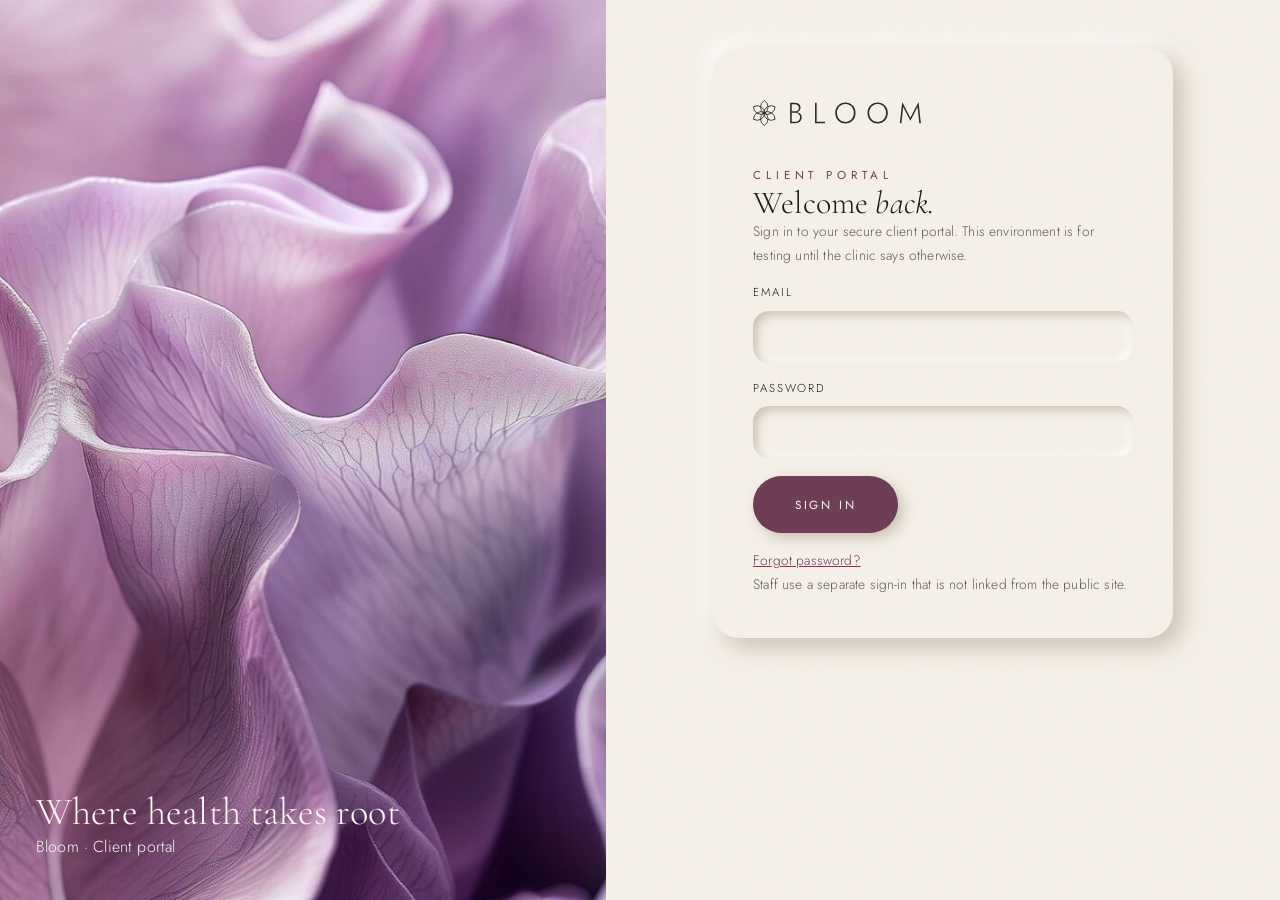
==== commit dacf7590: "Use the Bloom wordmark outside the homepage nav (#20) Replace the letter-spaced BLOOM text on the cl" ====
--- a/portal/index.html
+++ b/portal/index.html
@@ -14,6 +14,70 @@
 </head>
 <body>
 <div id="app"></div>
+
+<template id="bloom-home-logo">
+<svg class="bloom-logo bl-bn" xmlns="http://www.w3.org/2000/svg" viewBox="-98.69 -154.12 872.17 213.41" aria-hidden="true" focusable="false">
+<style>
+.bloom-logo{--bloom-ink:#2E2B29;display:block;overflow:visible}
+.bloom-logo .hit{fill:transparent;pointer-events:all}
+.bloom-logo .ink{fill:var(--bloom-ink)}
+.bloom-logo .petal{fill:none;stroke:var(--bloom-ink);stroke-linejoin:miter;stroke-miterlimit:10}
+.bloom-logo .seed{fill:var(--bloom-ink);opacity:0;transform-origin:0 0}
+.bloom-logo .pw,.bloom-logo .mc{transform-origin:0 0}
+@keyframes bloom-seed{0%{transform:scale(0);opacity:0}12%{transform:scale(1.25);opacity:1}22%{transform:scale(1);opacity:1}58%{transform:scale(1);opacity:1}100%{transform:scale(.25);opacity:0}}
+@keyframes bloom-grow-0{0%{transform:scale(0.55,0.1) rotate(4.5deg);opacity:0;animation-timing-function:cubic-bezier(.16,.8,.24,1)}14%{opacity:1}72%{transform:scale(1.03) rotate(-0.90deg);animation-timing-function:cubic-bezier(.4,0,.3,1)}100%{transform:scale(1) rotate(0deg);opacity:1}}
+@keyframes bloom-draw-0{0%{stroke-dasharray:0 1;animation-timing-function:cubic-bezier(.16,.8,.24,1)}80%{stroke-dasharray:.5 0}99.9%{stroke-dasharray:.5 0}100%{stroke-dasharray:none}}
+@keyframes bloom-mask-0{0%{transform:scale(1.16)}4%{transform:scale(4.90)}8%{transform:scale(14.14)}12%{transform:scale(23.87)}16%{transform:scale(32.20)}20%{transform:scale(38.83)}24%{transform:scale(44.02)}28%{transform:scale(48.06)}32%{transform:scale(51.23)}36%{transform:scale(53.71)}40%{transform:scale(55.67)}44%{transform:scale(57.20)}48%{transform:scale(58.39)}52%{transform:scale(59.31)}56%{transform:scale(60.01)}60%{transform:scale(60.53)}64%{transform:scale(60.89)}68%{transform:scale(61.13)}72%{transform:scale(61.26)}76%{transform:scale(61.22)}80%{transform:scale(60.86)}84%{transform:scale(62.36)}88%{transform:scale(66.91)}92%{transform:scale(72.59)}96%{transform:scale(77.43)}100%{transform:scale(79.47)}}
+@keyframes bloom-grow-1{0%{transform:scale(0.42,0.08) rotate(-3.5deg);opacity:0;animation-timing-function:cubic-bezier(.22,.7,.2,1)}14%{opacity:1}76%{transform:scale(1.02) rotate(0.70deg);animation-timing-function:cubic-bezier(.4,0,.3,1)}100%{transform:scale(1) rotate(0deg);opacity:1}}
+@keyframes bloom-draw-1{0%{stroke-dasharray:0 1;animation-timing-function:cubic-bezier(.22,.7,.2,1)}84%{stroke-dasharray:.5 0}99.9%{stroke-dasharray:.5 0}100%{stroke-dasharray:none}}
+@keyframes bloom-mask-1{0%{transform:scale(1.16)}4%{transform:scale(2.27)}8%{transform:scale(7.78)}12%{transform:scale(15.78)}16%{transform:scale(24.32)}20%{transform:scale(31.90)}24%{transform:scale(38.09)}28%{transform:scale(43.03)}32%{transform:scale(46.96)}36%{transform:scale(50.09)}40%{transform:scale(52.59)}44%{transform:scale(54.59)}48%{transform:scale(56.19)}52%{transform:scale(57.46)}56%{transform:scale(58.46)}60%{transform:scale(59.23)}64%{transform:scale(59.80)}68%{transform:scale(60.22)}72%{transform:scale(60.49)}76%{transform:scale(60.65)}80%{transform:scale(60.63)}84%{transform:scale(60.29)}88%{transform:scale(63.01)}92%{transform:scale(69.64)}96%{transform:scale(76.39)}100%{transform:scale(79.47)}}
+@keyframes bloom-grow-2{0%{transform:scale(0.6,0.12) rotate(-5.5deg);opacity:0;animation-timing-function:cubic-bezier(.12,.85,.3,1)}14%{opacity:1}70%{transform:scale(1.045) rotate(1.10deg);animation-timing-function:cubic-bezier(.4,0,.3,1)}100%{transform:scale(1) rotate(0deg);opacity:1}}
+@keyframes bloom-draw-2{0%{stroke-dasharray:0 1;animation-timing-function:cubic-bezier(.12,.85,.3,1)}78%{stroke-dasharray:.5 0}99.9%{stroke-dasharray:.5 0}100%{stroke-dasharray:none}}
+@keyframes bloom-mask-2{0%{transform:scale(1.16)}4%{transform:scale(7.52)}8%{transform:scale(18.11)}12%{transform:scale(27.62)}16%{transform:scale(35.36)}20%{transform:scale(41.48)}24%{transform:scale(46.30)}28%{transform:scale(50.09)}32%{transform:scale(53.06)}36%{transform:scale(55.40)}40%{transform:scale(57.23)}44%{transform:scale(58.65)}48%{transform:scale(59.75)}52%{transform:scale(60.58)}56%{transform:scale(61.19)}60%{transform:scale(61.63)}64%{transform:scale(61.92)}68%{transform:scale(62.10)}70%{transform:scale(62.15)}72%{transform:scale(62.16)}76%{transform:scale(61.91)}78%{transform:scale(61.62)}80%{transform:scale(61.69)}84%{transform:scale(64.10)}88%{transform:scale(68.59)}92%{transform:scale(73.65)}96%{transform:scale(77.77)}100%{transform:scale(79.47)}}
+@keyframes bloom-grow-3{0%{transform:scale(0.5,0.09) rotate(3.0deg);opacity:0;animation-timing-function:cubic-bezier(.3,.6,.25,1)}14%{opacity:1}74%{transform:scale(1.025) rotate(-0.60deg);animation-timing-function:cubic-bezier(.4,0,.3,1)}100%{transform:scale(1) rotate(0deg);opacity:1}}
+@keyframes bloom-draw-3{0%{stroke-dasharray:0 1;animation-timing-function:cubic-bezier(.3,.6,.25,1)}82%{stroke-dasharray:.5 0}99.9%{stroke-dasharray:.5 0}100%{stroke-dasharray:none}}
+@keyframes bloom-mask-3{0%{transform:scale(1.16)}4%{transform:scale(1.19)}8%{transform:scale(3.98)}12%{transform:scale(8.66)}16%{transform:scale(15.13)}20%{transform:scale(22.59)}24%{transform:scale(29.91)}28%{transform:scale(36.36)}32%{transform:scale(41.76)}36%{transform:scale(46.16)}40%{transform:scale(49.71)}44%{transform:scale(52.56)}48%{transform:scale(54.84)}52%{transform:scale(56.64)}56%{transform:scale(58.05)}60%{transform:scale(59.12)}64%{transform:scale(59.90)}68%{transform:scale(60.45)}72%{transform:scale(60.79)}74%{transform:scale(60.89)}76%{transform:scale(60.94)}80%{transform:scale(60.79)}82%{transform:scale(60.57)}84%{transform:scale(60.99)}88%{transform:scale(65.06)}92%{transform:scale(71.29)}96%{transform:scale(76.99)}100%{transform:scale(79.47)}}
+@keyframes bloom-grow-4{0%{transform:scale(0.38,0.11) rotate(5.0deg);opacity:0;animation-timing-function:cubic-bezier(.18,.75,.22,1)}14%{opacity:1}68%{transform:scale(1.035) rotate(-1.00deg);animation-timing-function:cubic-bezier(.4,0,.3,1)}100%{transform:scale(1) rotate(0deg);opacity:1}}
+@keyframes bloom-draw-4{0%{stroke-dasharray:0 1;animation-timing-function:cubic-bezier(.18,.75,.22,1)}76%{stroke-dasharray:.5 0}99.9%{stroke-dasharray:.5 0}100%{stroke-dasharray:none}}
+@keyframes bloom-mask-4{0%{transform:scale(1.16)}4%{transform:scale(4.35)}8%{transform:scale(13.21)}12%{transform:scale(23.22)}16%{transform:scale(31.97)}20%{transform:scale(38.92)}24%{transform:scale(44.32)}28%{transform:scale(48.50)}32%{transform:scale(51.75)}36%{transform:scale(54.29)}40%{transform:scale(56.28)}44%{transform:scale(57.82)}48%{transform:scale(59.01)}52%{transform:scale(59.91)}56%{transform:scale(60.58)}60%{transform:scale(61.05)}64%{transform:scale(61.36)}68%{transform:scale(61.53)}72%{transform:scale(61.53)}76%{transform:scale(61.22)}80%{transform:scale(62.13)}84%{transform:scale(65.31)}88%{transform:scale(69.80)}92%{transform:scale(74.42)}96%{transform:scale(78.02)}100%{transform:scale(79.47)}}
+@keyframes bloom-grow-5{0%{transform:scale(0.58,0.07) rotate(-4.0deg);opacity:0;animation-timing-function:cubic-bezier(.25,.9,.35,1)}14%{opacity:1}78%{transform:scale(1.015) rotate(0.80deg);animation-timing-function:cubic-bezier(.4,0,.3,1)}100%{transform:scale(1) rotate(0deg);opacity:1}}
+@keyframes bloom-draw-5{0%{stroke-dasharray:0 1;animation-timing-function:cubic-bezier(.25,.9,.35,1)}84%{stroke-dasharray:.5 0}99.9%{stroke-dasharray:.5 0}100%{stroke-dasharray:none}}
+@keyframes bloom-mask-5{0%{transform:scale(1.16)}4%{transform:scale(2.40)}8%{transform:scale(7.67)}12%{transform:scale(14.83)}16%{transform:scale(22.70)}20%{transform:scale(30.28)}24%{transform:scale(36.94)}28%{transform:scale(42.47)}32%{transform:scale(46.90)}36%{transform:scale(50.37)}40%{transform:scale(53.05)}44%{transform:scale(55.11)}48%{transform:scale(56.67)}52%{transform:scale(57.84)}56%{transform:scale(58.71)}60%{transform:scale(59.34)}64%{transform:scale(59.79)}68%{transform:scale(60.09)}72%{transform:scale(60.28)}76%{transform:scale(60.39)}78%{transform:scale(60.42)}80%{transform:scale(60.41)}84%{transform:scale(60.23)}88%{transform:scale(62.99)}92%{transform:scale(69.63)}96%{transform:scale(76.38)}100%{transform:scale(79.47)}}
+@media (prefers-reduced-motion:no-preference){
+/* grows on hover / keyboard-focus of the link around it / .is-growing (JS replay) */
+:is(.bl-bn:hover,.bl-bn.is-growing,:is(a,button):is(:hover,:focus-visible) .bl-bn) .pw.p0{animation:bloom-grow-0 1.3s linear 0.48s both}
+:is(.bl-bn:hover,.bl-bn.is-growing,:is(a,button):is(:hover,:focus-visible) .bl-bn) .petal.p0{animation:bloom-draw-0 1.3s linear 0.48s both}
+:is(.bl-bn:hover,.bl-bn.is-growing,:is(a,button):is(:hover,:focus-visible) .bl-bn) .mc0{animation:bloom-mask-0 1.3s linear 0.48s both}
+:is(.bl-bn:hover,.bl-bn.is-growing,:is(a,button):is(:hover,:focus-visible) .bl-bn) .pr0{mask:url(#bn-m0)}
+:is(.bl-bn:hover,.bl-bn.is-growing,:is(a,button):is(:hover,:focus-visible) .bl-bn) .pw.p1{animation:bloom-grow-1 1.0s linear 0.67s both}
+:is(.bl-bn:hover,.bl-bn.is-growing,:is(a,button):is(:hover,:focus-visible) .bl-bn) .petal.p1{animation:bloom-draw-1 1.0s linear 0.67s both}
+:is(.bl-bn:hover,.bl-bn.is-growing,:is(a,button):is(:hover,:focus-visible) .bl-bn) .mc1{animation:bloom-mask-1 1.0s linear 0.67s both}
+:is(.bl-bn:hover,.bl-bn.is-growing,:is(a,button):is(:hover,:focus-visible) .bl-bn) .pr1{mask:url(#bn-m1)}
+:is(.bl-bn:hover,.bl-bn.is-growing,:is(a,button):is(:hover,:focus-visible) .bl-bn) .pw.p2{animation:bloom-grow-2 1.35s linear 0.39s both}
+:is(.bl-bn:hover,.bl-bn.is-growing,:is(a,button):is(:hover,:focus-visible) .bl-bn) .petal.p2{animation:bloom-draw-2 1.35s linear 0.39s both}
+:is(.bl-bn:hover,.bl-bn.is-growing,:is(a,button):is(:hover,:focus-visible) .bl-bn) .mc2{animation:bloom-mask-2 1.35s linear 0.39s both}
+:is(.bl-bn:hover,.bl-bn.is-growing,:is(a,button):is(:hover,:focus-visible) .bl-bn) .pr2{mask:url(#bn-m2)}
+:is(.bl-bn:hover,.bl-bn.is-growing,:is(a,button):is(:hover,:focus-visible) .bl-bn) .pw.p3{animation:bloom-grow-3 1.15s linear 0.22s both}
+:is(.bl-bn:hover,.bl-bn.is-growing,:is(a,button):is(:hover,:focus-visible) .bl-bn) .petal.p3{animation:bloom-draw-3 1.15s linear 0.22s both}
+:is(.bl-bn:hover,.bl-bn.is-growing,:is(a,button):is(:hover,:focus-visible) .bl-bn) .mc3{animation:bloom-mask-3 1.15s linear 0.22s both}
+:is(.bl-bn:hover,.bl-bn.is-growing,:is(a,button):is(:hover,:focus-visible) .bl-bn) .pr3{mask:url(#bn-m3)}
+:is(.bl-bn:hover,.bl-bn.is-growing,:is(a,button):is(:hover,:focus-visible) .bl-bn) .pw.p4{animation:bloom-grow-4 1.25s linear 0.56s both}
+:is(.bl-bn:hover,.bl-bn.is-growing,:is(a,button):is(:hover,:focus-visible) .bl-bn) .petal.p4{animation:bloom-draw-4 1.25s linear 0.56s both}
+:is(.bl-bn:hover,.bl-bn.is-growing,:is(a,button):is(:hover,:focus-visible) .bl-bn) .mc4{animation:bloom-mask-4 1.25s linear 0.56s both}
+:is(.bl-bn:hover,.bl-bn.is-growing,:is(a,button):is(:hover,:focus-visible) .bl-bn) .pr4{mask:url(#bn-m4)}
+:is(.bl-bn:hover,.bl-bn.is-growing,:is(a,button):is(:hover,:focus-visible) .bl-bn) .pw.p5{animation:bloom-grow-5 0.9s linear 0.31s both}
+:is(.bl-bn:hover,.bl-bn.is-growing,:is(a,button):is(:hover,:focus-visible) .bl-bn) .petal.p5{animation:bloom-draw-5 0.9s linear 0.31s both}
+:is(.bl-bn:hover,.bl-bn.is-growing,:is(a,button):is(:hover,:focus-visible) .bl-bn) .mc5{animation:bloom-mask-5 0.9s linear 0.31s both}
+:is(.bl-bn:hover,.bl-bn.is-growing,:is(a,button):is(:hover,:focus-visible) .bl-bn) .pr5{mask:url(#bn-m5)}
+:is(.bl-bn:hover,.bl-bn.is-growing,:is(a,button):is(:hover,:focus-visible) .bl-bn) .seed{animation:bloom-seed 1.25s ease-out 0s both}
+}
+</style>
+<defs><radialGradient id="bn-g"><stop offset="0" stop-color="#fff"/><stop offset=".8" stop-color="#fff"/><stop offset="1" stop-color="#fff" stop-opacity="0"/></radialGradient><mask id="bn-m0" maskUnits="userSpaceOnUse" x="-83.45" y="-83.45" width="166.9" height="166.9"><circle class="mc mc0" r="1" fill="url(#bn-g)" transform="scale(79.47)"/></mask><mask id="bn-m1" maskUnits="userSpaceOnUse" x="-83.45" y="-83.45" width="166.9" height="166.9"><circle class="mc mc1" r="1" fill="url(#bn-g)" transform="scale(79.47)"/></mask><mask id="bn-m2" maskUnits="userSpaceOnUse" x="-83.45" y="-83.45" width="166.9" height="166.9"><circle class="mc mc2" r="1" fill="url(#bn-g)" transform="scale(79.47)"/></mask><mask id="bn-m3" maskUnits="userSpaceOnUse" x="-83.45" y="-83.45" width="166.9" height="166.9"><circle class="mc mc3" r="1" fill="url(#bn-g)" transform="scale(79.47)"/></mask><mask id="bn-m4" maskUnits="userSpaceOnUse" x="-83.45" y="-83.45" width="166.9" height="166.9"><circle class="mc mc4" r="1" fill="url(#bn-g)" transform="scale(79.47)"/></mask><mask id="bn-m5" maskUnits="userSpaceOnUse" x="-83.45" y="-83.45" width="166.9" height="166.9"><circle class="mc mc5" r="1" fill="url(#bn-g)" transform="scale(79.47)"/></mask></defs>
+<rect class="hit" x="-98.69" y="-154.12" width="872.17" height="213.41"/>
+<g class="flower" transform="translate(0 -47.42)"><g class="pr pr0" transform="rotate(0)"><g class="pw p0"><path class="petal p0" pathLength="1" stroke-width="3.79" d="M0 2.71A34.8 34.8 0 0 1 0 -57.82A34.8 34.8 0 0 1 0 2.71Z"/></g></g><g class="pr pr1" transform="rotate(60)"><g class="pw p1"><path class="petal p1" pathLength="1" stroke-width="3.79" d="M0 2.71A34.8 34.8 0 0 1 0 -57.82A34.8 34.8 0 0 1 0 2.71Z"/></g></g><g class="pr pr2" transform="rotate(120)"><g class="pw p2"><path class="petal p2" pathLength="1" stroke-width="3.79" d="M0 2.71A34.8 34.8 0 0 1 0 -57.82A34.8 34.8 0 0 1 0 2.71Z"/></g></g><g class="pr pr3" transform="rotate(180)"><g class="pw p3"><path class="petal p3" pathLength="1" stroke-width="3.79" d="M0 2.71A34.8 34.8 0 0 1 0 -57.82A34.8 34.8 0 0 1 0 2.71Z"/></g></g><g class="pr pr4" transform="rotate(240)"><g class="pw p4"><path class="petal p4" pathLength="1" stroke-width="3.79" d="M0 2.71A34.8 34.8 0 0 1 0 -57.82A34.8 34.8 0 0 1 0 2.71Z"/></g></g><g class="pr pr5" transform="rotate(300)"><g class="pw p5"><path class="petal p5" pathLength="1" stroke-width="3.79" d="M0 2.71A34.8 34.8 0 0 1 0 -57.82A34.8 34.8 0 0 1 0 2.71Z"/></g></g><circle class="seed" r="5.2"/></g>
+<path class="ink" d="M125.79 -50.94H141.1Q149.1 -50.94 155.19 -53.31Q161.29 -55.68 164.74 -60.35Q168.2 -65.03 168.2 -71.94Q168.2 -79.52 164.81 -84.6Q161.42 -89.68 155.26 -92.26Q149.1 -94.83 140.56 -94.83H119.97V0H141.92Q151.13 0 158.24 -2.98Q165.35 -5.96 169.42 -12.06Q173.48 -18.15 173.48 -27.5Q173.48 -34 170.84 -38.81Q168.2 -43.62 163.79 -46.74Q159.39 -49.85 153.84 -51.41Q148.28 -52.97 142.46 -52.97H125.79V-48.63H141.92Q146.79 -48.63 151.06 -47.28Q155.33 -45.93 158.71 -43.28Q162.1 -40.64 164 -36.78Q165.89 -32.92 165.89 -27.91Q165.89 -20.86 162.91 -16.19Q159.93 -11.52 154.51 -9.08Q149.1 -6.64 141.92 -6.64H127.42V-88.19H140.56Q149.77 -88.19 155.26 -83.79Q160.75 -79.39 160.75 -71.53Q160.75 -65.98 158.04 -62.39Q155.33 -58.8 150.72 -57.03Q146.11 -55.27 140.56 -55.27H125.79ZM235.53 -94.83V0H282.13V-7.04H242.98V-94.83ZM337.13 -47.42Q337.13 -59.34 342.21 -68.62Q347.29 -77.9 356.17 -83.25Q365.04 -88.6 376.42 -88.6Q387.8 -88.6 396.67 -83.25Q405.55 -77.9 410.56 -68.62Q415.57 -59.34 415.57 -47.42Q415.57 -35.63 410.56 -26.28Q405.55 -16.93 396.67 -11.58Q387.8 -6.23 376.42 -6.23Q365.04 -6.23 356.17 -11.58Q347.29 -16.93 342.21 -26.28Q337.13 -35.63 337.13 -47.42ZM329.27 -47.42Q329.27 -36.98 332.8 -28.11Q336.32 -19.24 342.69 -12.67Q349.05 -6.1 357.66 -2.44Q366.26 1.22 376.42 1.22Q386.58 1.22 395.18 -2.44Q403.78 -6.1 410.15 -12.67Q416.52 -19.24 420.04 -28.11Q423.56 -36.98 423.56 -47.42Q423.56 -57.85 420.04 -66.72Q416.52 -75.59 410.15 -82.16Q403.78 -88.73 395.18 -92.39Q386.58 -96.05 376.42 -96.05Q366.26 -96.05 357.66 -92.39Q349.05 -88.73 342.69 -82.16Q336.32 -75.59 332.8 -66.72Q329.27 -57.85 329.27 -47.42ZM486.69 -47.42Q486.69 -59.34 491.77 -68.62Q496.85 -77.9 505.73 -83.25Q514.6 -88.6 525.98 -88.6Q537.36 -88.6 546.23 -83.25Q555.11 -77.9 560.12 -68.62Q565.13 -59.34 565.13 -47.42Q565.13 -35.63 560.12 -26.28Q555.11 -16.93 546.23 -11.58Q537.36 -6.23 525.98 -6.23Q514.6 -6.23 505.73 -11.58Q496.85 -16.93 491.77 -26.28Q486.69 -35.63 486.69 -47.42ZM478.84 -47.42Q478.84 -36.98 482.36 -28.11Q485.88 -19.24 492.25 -12.67Q498.61 -6.1 507.22 -2.44Q515.82 1.22 525.98 1.22Q536.14 1.22 544.74 -2.44Q553.35 -6.1 559.71 -12.67Q566.08 -19.24 569.6 -28.11Q573.12 -36.98 573.12 -47.42Q573.12 -57.85 569.6 -66.72Q566.08 -75.59 559.71 -82.16Q553.35 -88.73 544.74 -92.39Q536.14 -96.05 525.98 -96.05Q515.82 -96.05 507.22 -92.39Q498.61 -88.73 492.25 -82.16Q485.88 -75.59 482.36 -66.72Q478.84 -57.85 478.84 -47.42ZM644.52 -75.05 677.85 -10.97 711.17 -75.05 719.3 0H726.75L715.78 -98.49L677.85 -25.6L639.91 -98.49L628.94 0H636.39Z"/>
+</svg>
+</template>
 <script src="/assets/bloom-config.js"></script>
 <script src="/assets/vendor/supabase.js"></script>
 <script src="/portal/app.js"></script>
--- a/portal/portal.css
+++ b/portal/portal.css
@@ -45,15 +45,10 @@
 header{position:sticky;top:0;z-index:50;background:rgba(245,240,232,0.92);backdrop-filter:blur(10px);-webkit-backdrop-filter:blur(10px)}
 .bar{display:flex;flex-wrap:wrap;align-items:center;justify-content:space-between;gap:14px 28px;padding:22px 48px;max-width:1280px;margin:0 auto}
 .brand{font-family:var(--serif);font-size:1.7rem;letter-spacing:0.42em;text-indent:0.42em;font-weight:400;color:var(--ink);text-decoration:none}
-.brand.logo-link{display:inline-flex;align-items:center;letter-spacing:0;text-indent:0;font-size:0;line-height:0}
+.brand.logo-link{display:inline-flex;align-items:center;letter-spacing:0;text-indent:0;font-size:0;line-height:0;margin-left:-10px}
 .brand.logo-link img,.mono.logo-link img{height:46px;width:auto;display:block}
-footer .mono.logo-link{text-indent:0;letter-spacing:0;font-size:0;line-height:0}
+footer .mono.logo-link{text-indent:0;letter-spacing:0;font-size:0;line-height:0;margin-left:0;display:flex;justify-content:center}
 footer .mono.logo-link img{height:42px;margin:0 auto}
-@media (max-width:720px){
-  .bar{padding:14px 20px}
-  .brand.logo-link img{height:30px}
-  .auth-card{margin:28px auto;padding:28px 20px}
-}
 nav{display:flex;flex-wrap:wrap;align-items:center;gap:6px}
 nav a{font-size:0.7rem;letter-spacing:0.22em;text-transform:uppercase;font-weight:400;color:var(--ink);text-decoration:none;padding:12px 18px;border-radius:40px;transition:all 0.4s}
 nav a:hover{color:var(--burgundy)}
@@ -295,6 +290,11 @@
 .auth-art .cap{position:absolute;left:36px;right:36px;bottom:40px;color:#FBF8F2}
 .auth-art .cap .t{font-family:var(--serif);font-size:2.4rem;line-height:1.1}
 .auth-card{margin:48px auto;padding:42px 40px;max-width:460px}
+.portal-home-logo{display:inline-flex;align-items:center;width:auto;height:46px;margin:0 0 0 -10px;line-height:0;text-decoration:none;flex:0 0 auto}
+.portal-home-logo svg{width:auto;height:46px;display:block;overflow:visible}
+.portal-home-logo .bloom-logo{--bloom-ink:#2E2B29}
+.portal-home-logo .bloom-logo .ink{transition:fill .5s ease}
+.portal-home-logo:focus-visible{outline:2px solid currentColor;outline-offset:6px;border-radius:4px}
 .field{display:flex;flex-direction:column;gap:8px;margin-top:16px}
 .field label,.lbl{font-size:.72rem;letter-spacing:.16em;text-transform:uppercase}
 .input{height:52px;border:0;border-radius:16px;padding:0 18px;background:var(--bone);box-shadow:inset 4px 4px 10px var(--shadow-dark),inset -4px -4px 10px var(--shadow-light);font:inherit;color:var(--ink);width:100%}
@@ -307,6 +307,13 @@
 @media(max-width:900px){
   .auth-screen{grid-template-columns:1fr}
   .auth-art{min-height:220px}
+  .auth-card{margin:28px 16px 36px;padding:32px 22px}
   .banner{padding:0 22px}
   .track-row{grid-template-columns:1fr}
 }
+@media (max-width:720px){
+  .portal-home-logo,.portal-home-logo svg,.brand.logo-link img{height:30px}
+  .portal-home-logo,.brand.logo-link{margin-left:-6px}
+  footer .mono.logo-link{margin-left:0}
+  footer .mono.logo-link img{height:30px}
+}
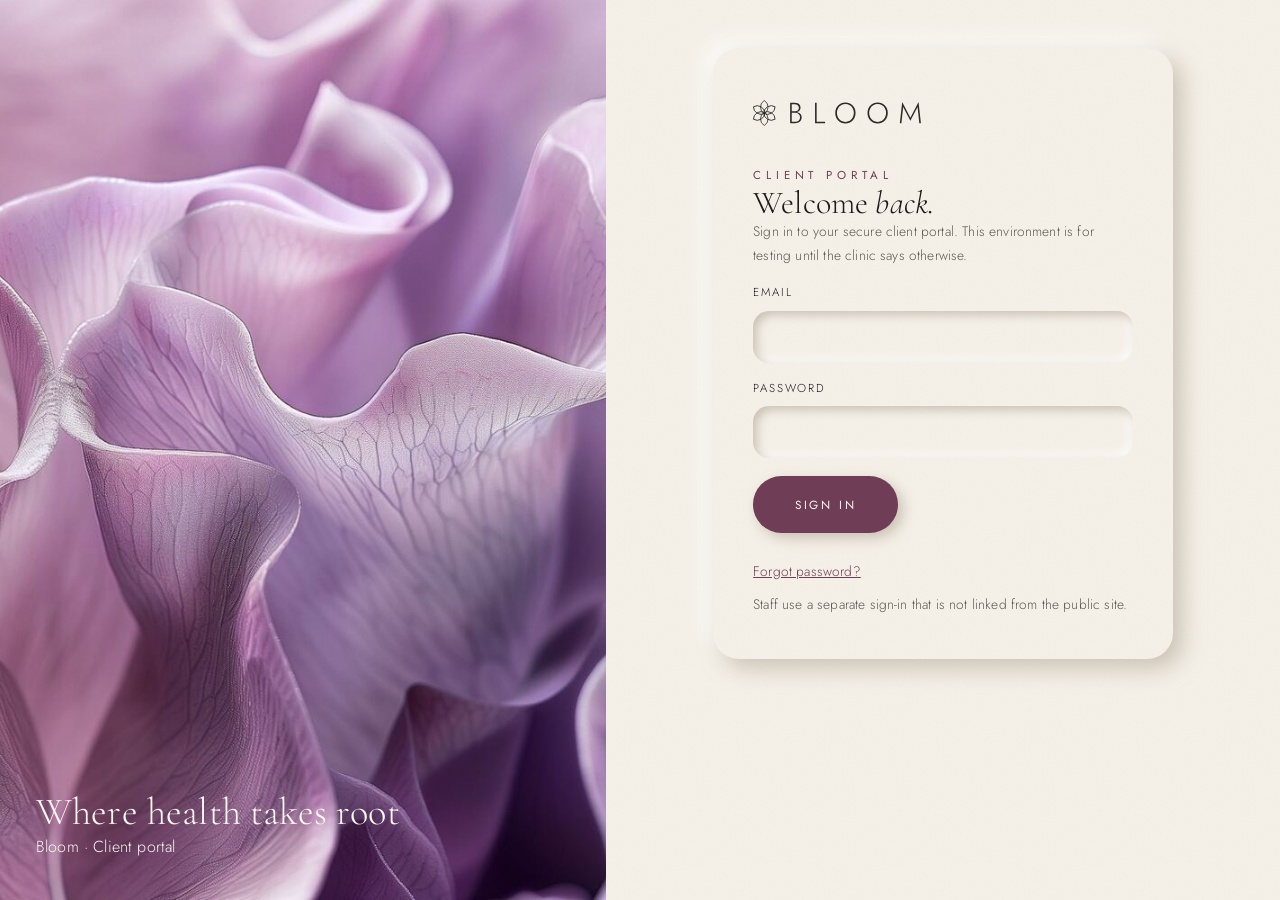
==== commit 292bc70e: "Close the email-code review findings. Invited staff can receive a code and become active only after " ====
--- a/portal/index.html
+++ b/portal/index.html
@@ -79,6 +79,7 @@
 </svg>
 </template>
 <script src="/assets/bloom-config.js"></script>
+<script src="/assets/auth-step.js"></script>
 <script src="/assets/vendor/supabase.js"></script>
 <script src="/portal/app.js"></script>
 </body>
--- a/portal/portal.css
+++ b/portal/portal.css
@@ -36,6 +36,7 @@
 .cta-ghost{background:var(--bone);color:var(--ink);box-shadow:6px 6px 16px var(--shadow-dark),-6px -6px 16px var(--shadow-light)}
 .cta-ghost:hover{box-shadow:inset 4px 4px 10px var(--shadow-dark),inset -4px -4px 10px var(--shadow-light);color:var(--burgundy)}
 .link{display:inline-block;padding:10px 0;font-size:0.8rem;letter-spacing:0.18em;text-transform:uppercase;font-weight:400;color:var(--burgundy);text-decoration:none;border-bottom:1px solid var(--gold)}
+a.tap-target,button.tap-target{min-height:44px;min-width:44px;display:inline-flex;align-items:center}
 .link:hover{color:var(--emerald)}
 .pill{display:inline-block;padding:6px 16px;border-radius:40px;font-size:0.64rem;letter-spacing:0.18em;text-transform:uppercase;font-weight:400;white-space:nowrap}
 .pill-ok{background:var(--emerald);color:var(--bone-light)}
